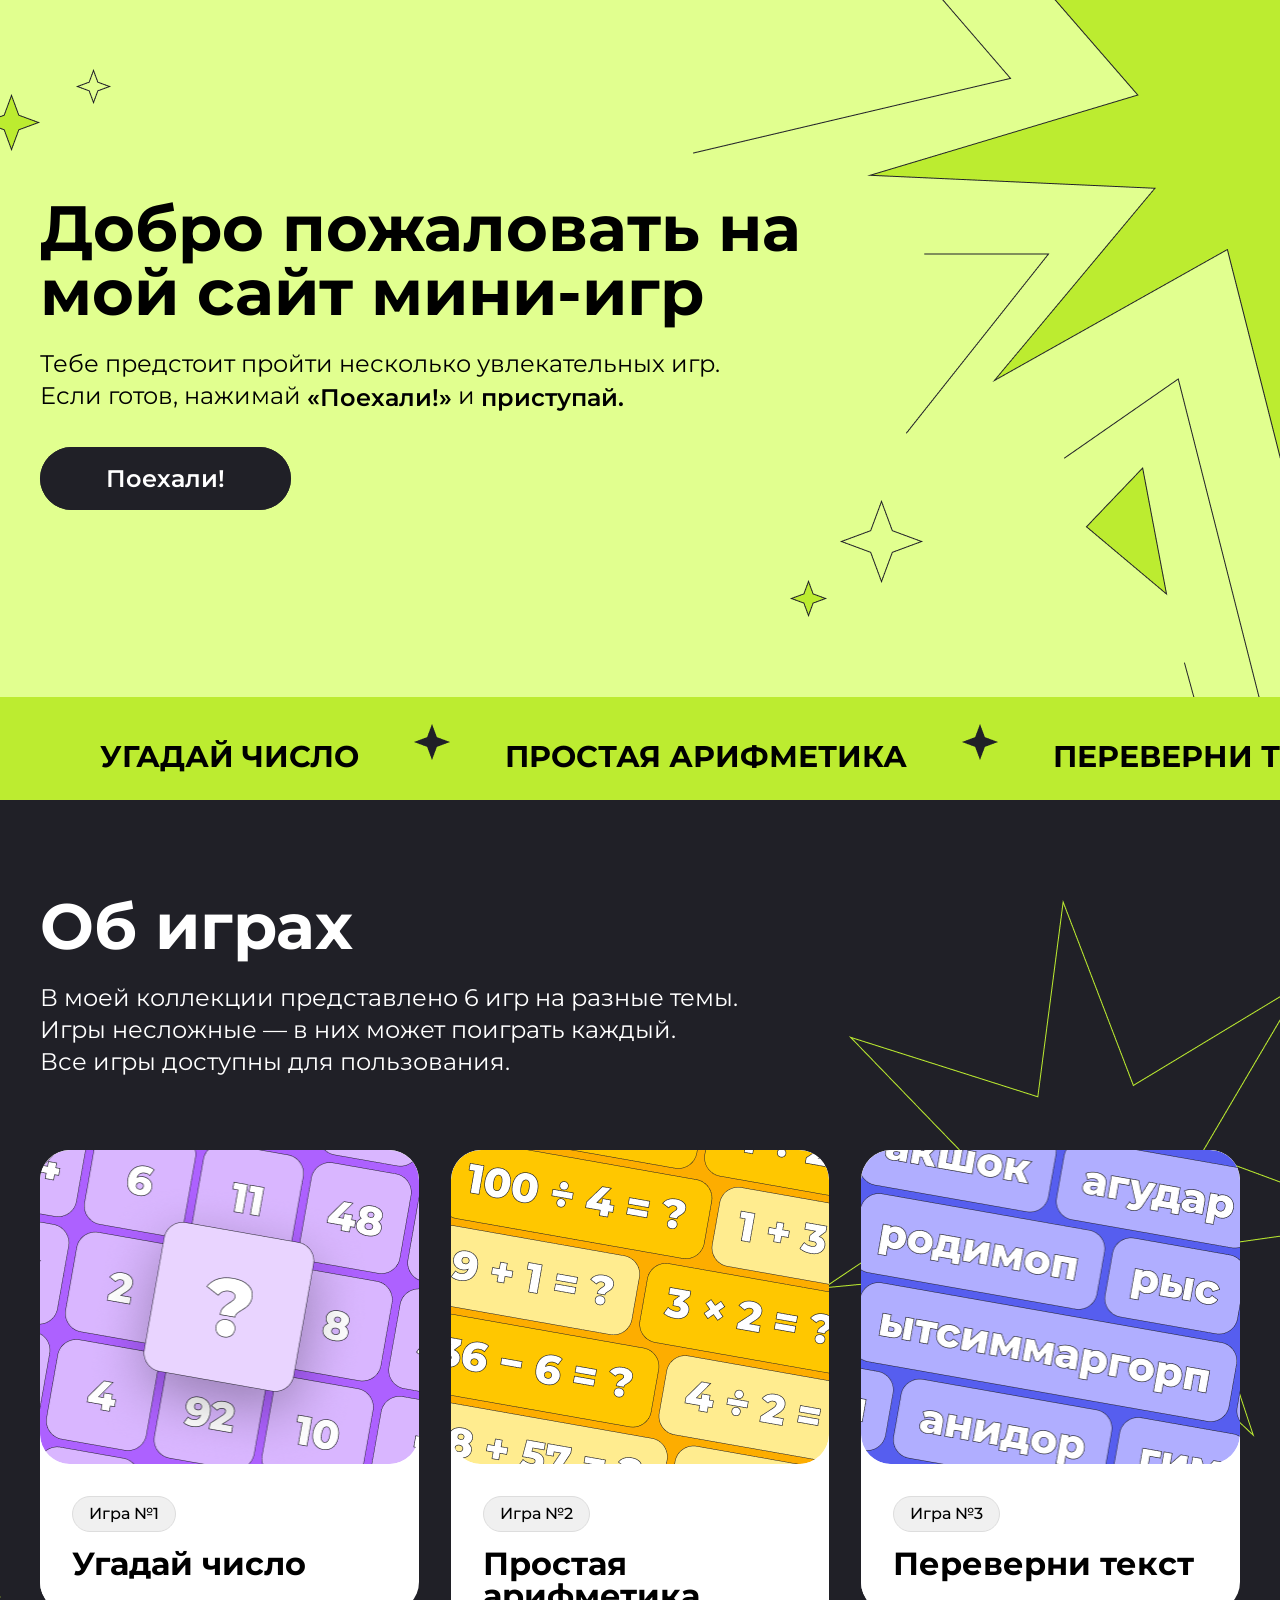
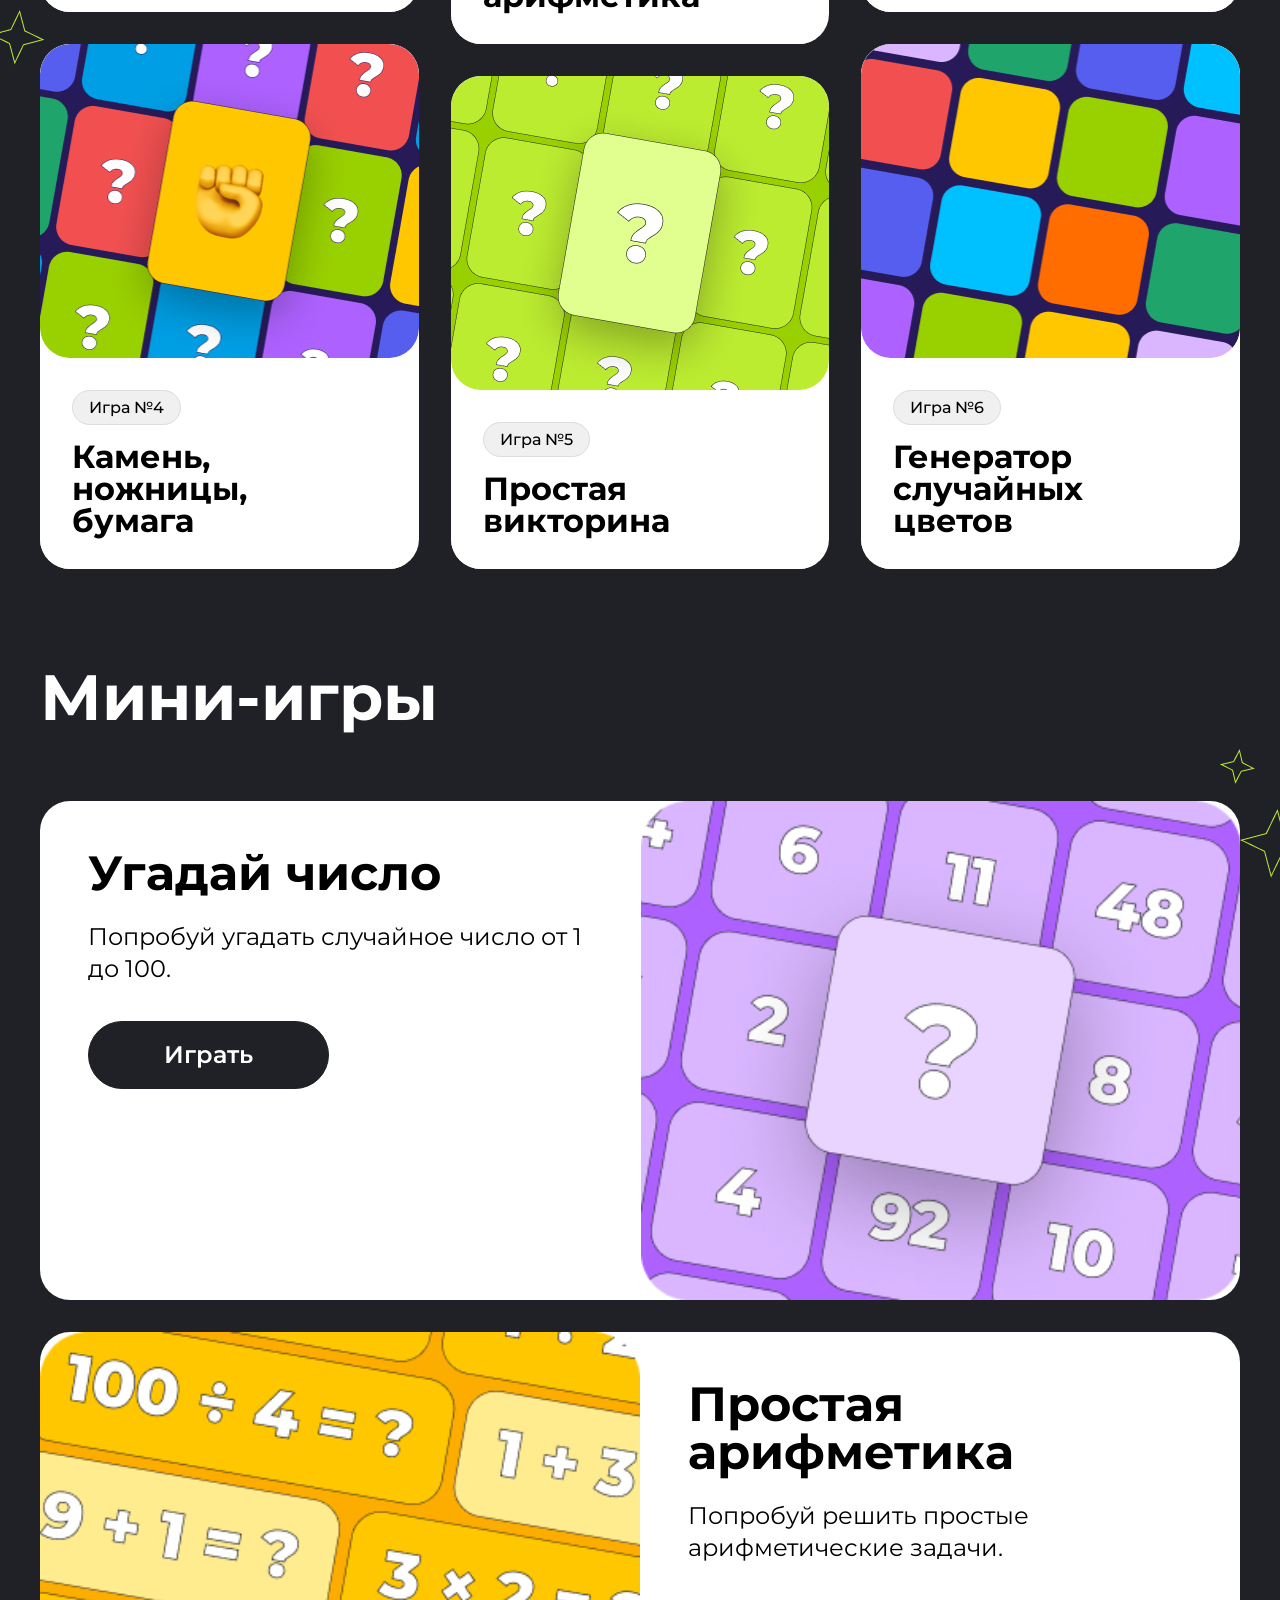
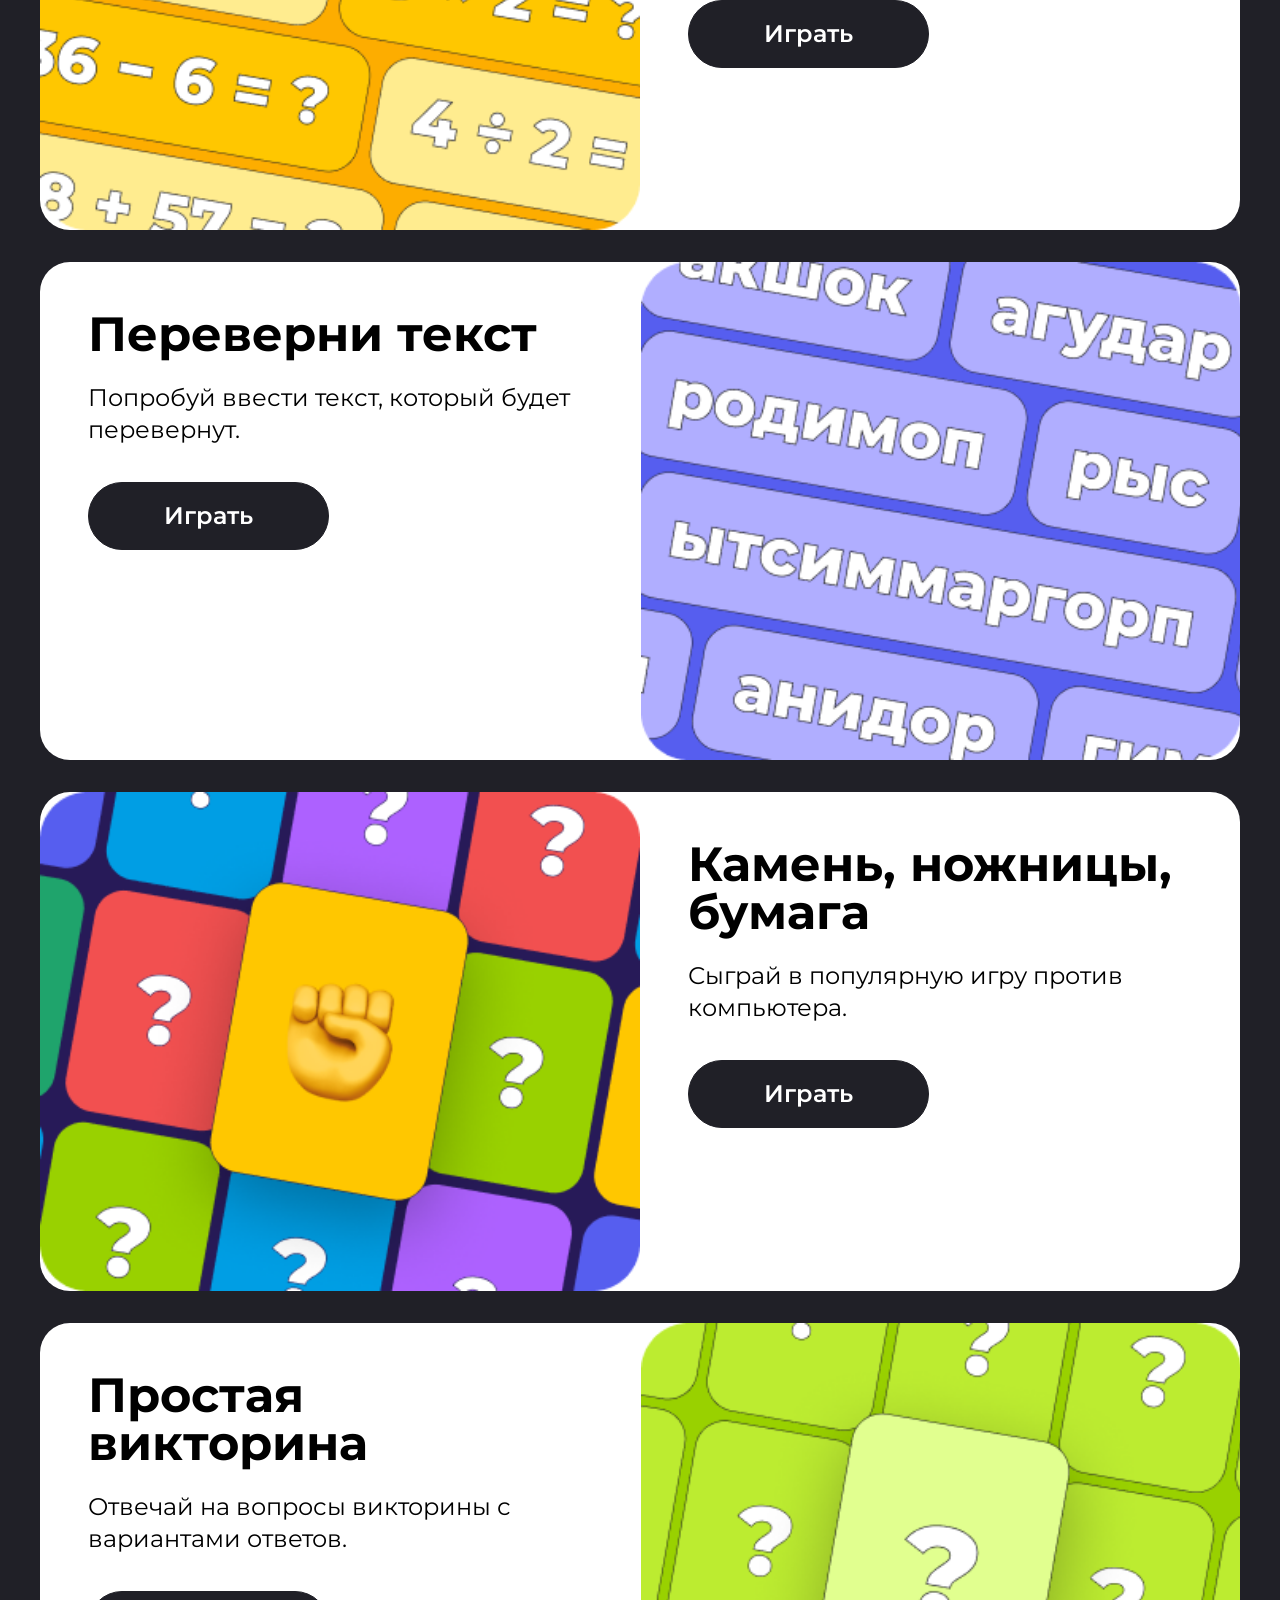
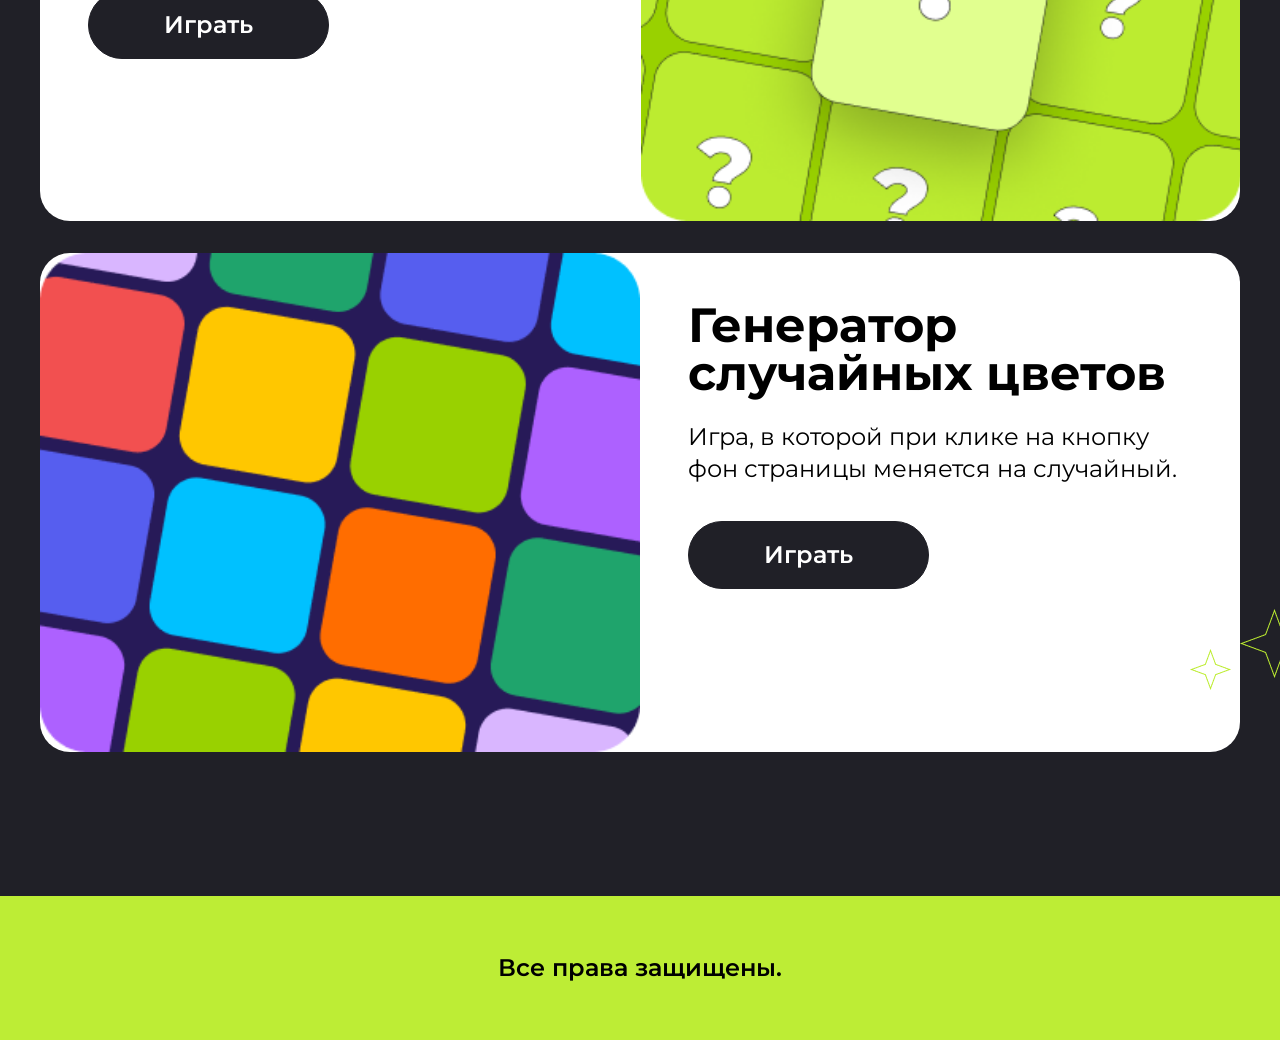
==== index.html @ 52c0a83e "Скорректирован блок об играх" ====
<!DOCTYPE html>
<html lang="en">

<head>
  <meta charset="UTF-8">
  <meta name="viewport" content="width=device-width, initial-scale=1.0">
  <title>Сайт мини-игр</title>
  <link href="https://fonts.googleapis.com/css2?family=Montserrat:ital,wght@0,100..900;1,100..900&display=swap"
    rel="stylesheet">
  <link rel="stylesheet" href="./style/style.css">
       </head>

<body>

  <header class="header center">
    <div class="star-images1">
      <img src="./images/Star2.png" alt="звезда" class="star2">
      <img src="./images/Star3.png" alt="звезда" class="star3">
      <img src="./images/Star4.png" alt="звезда" class="star4">
      <img src="./images/Star5.png" alt="звезда" class="star5">
      <img src="./images/Group1597880565.png" alt="звезда" class="vector1">
      <img src="./images/Vector.png" alt="звезда" class="vector2">
    </div>
    <div class="main-page">
      <h1 class="main-page__title">Добро пожаловать на мой сайт мини-игр</h1>
      <p class="main-page__text">Тебе предстоит пройти несколько увлекательных игр.<br> Если готов, нажимай <span
          class="bold-text">«Поехали!»</span> и <span class="bold-text">приступай.</span></p>
          <a href="#about-games" class="go">Поехали!</a>
    </div>
       <div class="game-scroll">
      <div class="game-items">
        <span class="game-item">УГАДАЙ ЧИСЛО</span>
        <img src="./images/Star.png" alt="Звезда" class="star">
        <span class="game-item">ПРОСТАЯ АРИФМЕТИКА</span>
        <img src="./images/Star.png" alt="Звезда" class="star">
        <span class="game-item">ПЕРЕВЕРНИ ТЕКСТ</span>
        <img src="./images/Star.png" alt="Звезда" class="star">
        <span class="game-item">КАМЕНЬ,НОЖНИЦЫ, БУМАГА</span>
        <img src="./images/Star.png" alt="Звезда" class="star">
        <span class="game-item">ПРОСТАЯ ВИКТОРИНА</span>
        <img src="./images/Star.png" alt="Звезда" class="star">
        <span class="game-item">ГЕНЕРАТОР СЛУЧАЙНЫХ ЧИСЕЛ</span>
      </div>
    </div>
  </header>
  <section class="games center">
    <div class="star-images2">
      <img src="./images/Star11.png" alt="звезда" class="star11">
      <img src="./images/Star12.png" alt="звезда" class="star12">
    </div>
    <div id="about-games" class="about-games">
      <h2 class="about-games__title">Об играх</h2>
      <p class="about-games__description">В моей коллекции представлено 6 игр на разные темы.<br>Игры несложные — в них
        может поиграть каждый.<br>
        Все игры доступны для пользования.</p>
    </div>
    <div class="cards">
      <a href="#number1" class="card-link">
        <div class="card">
          <img src="./images/game1.png" alt="Угадай число" class="card__image">
          <div class="card-content">
            <p class="game-number">Игра №1</p>
            <h3 class="game-title">Угадай число</h3>
          </div>
        </div>
      </a>
      <a href="#number2" class="card-link">
        <div class="card">
          <img src="./images/game2.png" alt="Простая арифметика" class="card__image">
          <div class="card-content">
            <p class="game-number">Игра №2</p>
            <h3 class="game-title">Простая арифметика</h3>
          </div>
        </div>
      </a>
      <a href="#number3" class="card-link">
        <div class="card">
          <img src="./images/game3.png" alt="Переверни текст" class="card__image">
          <div class="card-content">
            <p class="game-number">Игра №3</p>
            <h3 class="game-title">Переверни текст</h3>
          </div>
        </div>
      </a>
      <a href="#number4" class="card-link">
        <div class="card">
          <img src="./images/game4.png" alt="Камень, ножницы, бумага" class="card__image">
          <div class="card-content">
            <p class="game-number">Игра №4</p>
            <h3 class="game-title">Камень, ножницы, бумага</h3>
          </div>
        </div>
      </a>
      <a href="#number5" class="card-link">
        <div class="card card-5">
          <img src="./images/game5.png" alt="Простая викторина" class="card__image">
          <div class="card-content">
            <p class="game-number">Игра №5</p>
            <h3 class="game-title">Простая викторина</h3>
          </div>
        </div>
      </a>
      <a href="#number6" class="card-link">
        <div class="card">
          <img src="./images/game6.png" alt="Генератор случайных цветов" class="card__image">
          <div class="card-content">
            <p class="game-number">Игра №6</p>
            <h3 class="game-title">Генератор случайных цветов</h3>
          </div>
        </div>
      </a>
    </div>
  </section>
  <section class="mini-games center">
    <div class="star-images3">
      <img src="./images/Star7.png" alt="звезда" class="star7">
      <img src="./images/Star6.png" alt="звезда" class="star6">
      <img src="./images/Star8.png" alt="звезда" class="star8">
      <img src="./images/Star10.png" alt="звезда" class="star10">
    </div>
    <h4 class="mini-games__title">Мини-игры</h4>
    <div class="cards-big">
      <div id="number1" class="card-big">
        <div class="card-big__content">
          <h5 class="card-big__title">Угадай число</h5>
          <p class="card-big__description">Попробуй угадать случайное число от 1 до 100.</p>
          <a href="#" class="play">Играть</a>
        </div>
        <img src="/images/game1.png" alt="Угадай число" class="card-big__image">
      </div>
      <div id="number2" class="card-big">
        <img src="./images/game2.png" alt="Простая арифметика" class="card-big__image">
        <div class="card-big__content">
          <h5 class="card-big__title">Простая арифметика</h5>
          <p class="card-big__description">Попробуй решить простые арифметические задачи.</p>
          <a href="#" class="play">Играть</a>
        </div>
      </div>
      <div id="number3" class="card-big">
        <div class="card-big__content">
          <h5 class="card-big__title">Переверни текст</h5>
          <p class="card-big__description">Попробуй ввести текст, который будет перевернут.</p>
          <a href="#" class="play">Играть</a>
        </div>
        <img src="./images/game3.png" alt="Переверни текст" class="card-big__image">
      </div>
      <div id="number4" class="card-big">
        <img src="./images/game4.png" alt="Камень, ножницы, бумага" class="card-big__image">
        <div class="card-big__content">
          <h5 class="card-big__title">Камень, ножницы, бумага</h5>
          <p class="card-big__description">Сыграй в популярную игру против компьютера.</p>
          <a href="#" class="play">Играть</a>
        </div>
      </div>
      <div id="number5" class="card-big">
        <div class="card-big__content">
          <h5 class="card-big__title">Простая викторина</h5>
          <p class="card-big__description">Отвечай на вопросы викторины с вариантами ответов.</p>
          <a href="#" class="play">Играть</a>
        </div>
        <img src="./images/game5.png" alt="Простая викторина" class="card-big__image">
      </div>
      <div id="number6" class="card-big">
        <img src="./images/game6.png" alt="Генератор случайных цветов" class="card-big__image">
        <div class="card-big__content">
          <h5 class="card-big__title">Генератор случайных цветов</h5>
          <p class="card-big__description">Игра, в которой при клике на кнопку фон страницы меняется на случайный.</p>
          <a href="#" class="play">Играть</a>
        </div>
      </div>
    </div>
  </section>
  <footer class="footer">
    <p class="footer__text">Все права защищены.</p>
  </footer>
  <script src="hw-3.js"></script>
</body>

</html>
---- style/style.css ----
* {
  margin: 0;
  padding: 0;
}

html {
  scroll-behavior: smooth;
}

.body {
  font-family: "Montserrat";
}

.center {
  padding-left: calc(50% - 600px);
  padding-right: calc(50% - 600px);
}

.header {
  position: relative;
  background: url(/images/background1.png);
  background-size: cover;
  background-repeat: no-repeat;
  background-position: center;
  overflow: hidden;
  height: 800px;
}

.star2 {
  position: absolute;
  background-size: auto;
  transform: translate(-57px, 94px);
}

.star3 {
  position: absolute;
  background-size: auto;
  transform: translate(36px, 69px);
}

.star4 {
  position: absolute;
  background-size: auto;
  transform: translate(800px, 500px);
}

.star5 {
  position: absolute;
  background-size: auto;
  transform: translate(750px, 580px);
}

.vector1 {
  position: absolute;
  background-size: auto;
  right: 0;
}

.vector2 {
  display: none;
  position: absolute;
  right: 0;
}

.main-page {
  max-width: 769px;
}

.main-page__title {
  padding-top: 196px;
  padding-bottom: 24px;
  font-family: "Montserrat";
  font-weight: 700;
  font-style: Bold;
  font-size: 64px;
  line-height: 100%;
  letter-spacing: 0px;
  vertical-align: middle;
}

.main-page__text {
  font-family: "Montserrat";
  font-weight: 400;
  font-size: 24px;
  line-height: 32px;
  letter-spacing: 0px;
  vertical-align: middle;
  padding-bottom: 48px;
}

.bold-text {
  font-family: "Montserrat";
  font-weight: 600;
  font-size: 24px;
  line-height: 32px;
  letter-spacing: 0px;
  vertical-align: middle;
}

.go {
  font-family: "Montserrat";
  font-weight: 600;
  font-size: 24px;
  line-height: 142%;
  letter-spacing: 0%;
  text-align: center;
  color: #FFFFFF;
  gap: 10px;
  opacity: 1;
  border-radius: 60px;
  border-width: 1px;
  padding-top: 16px;
  padding-right: 65px;
  padding-bottom: 16px;
  padding-left: 65px;
  background: #202027;
  border: 1px solid #202027;
  text-decoration: none;
}

.go:hover,
.play:hover {
  color: black;
  background: #FFFFFF;
  transition: 1s;
  cursor: pointer;
}

.game-scroll {
  position: absolute;
  left: 0;
  bottom: 0;
  background: #BCEC30;
  border-width: 1px;
  padding-top: 27px;
  padding-right: 49px;
  padding-bottom: 27px;
  padding-left: 49px;
  opacity: 1;
  overflow-x: auto;
  overflow-y: hidden;
  white-space: nowrap;
}

.game-item {
  font-family: "Montserrat";
  font-weight: 700;
  font-style: Bold;
  font-size: 30px;
  line-height: 110%;
  letter-spacing: 4%;
  vertical-align: middle;
  text-transform: uppercase;
  margin-left: 51px;
  margin-right: 51px;
}

.games {
  position: relative;
  background: #202027;
  background-image: url(/images/Star1.png);
  background-repeat: no-repeat;
  background-position: right 0 top 100px;
  padding-bottom: 50px;
}

.star11 {
  position: absolute;
  background-size: auto;
  transform: translate(-70px, 780px);
}

.star12 {
  position: absolute;
  background-size: auto;
  transform: translate(-50px, 810px);
}

.about-games {
  padding-top: 94px;
  padding-bottom: 72px;
}

.about-games__title {
  font-family: "Montserrat";
  font-weight: 700;
  font-style: Bold;
  font-size: 64px;
  line-height: 100%;
  letter-spacing: 0px;
  vertical-align: middle;
  color: #FFFFFF;
}

.about-games__description {
  font-family: "Montserrat";
  font-weight: 400;
  font-size: 24px;
  line-height: 32px;
  letter-spacing: 0px;
  vertical-align: middle;
  color: #FFFFFF;
  padding-top: 24px;
}

.cards {
  display: grid;
  grid-template-columns: repeat(3, 1fr);
  grid-auto-rows: minmax(auto, max-content);
  -moz-column-gap: 32px;
       column-gap: 32px;
  align-items: flex-start;
}

.card-5 {
  margin-top: 32px;
}

.card-link {
  text-decoration: none;
  color: inherit;
}

.card {
  display: flex;
  flex-direction: column;
  overflow: hidden;
  background-color: white;
  border-radius: 30px;
  box-sizing: border-box;
  flex-wrap: wrap;
  justify-content: flex-start;
}

.card:hover {
  transform: scale(1.1);
  transition: transform 0.3s ease, box-shadow 0.3s ease;
  box-shadow: 0 4px 16px rgba(0, 0, 0, 0.2);
}

.card__image {
  border-radius: 30px;
}

.card-content {
  display: flex;
  flex-basis: auto;
  gap: 16px;
  flex-direction: column;
  box-sizing: border-box;
  background: white;
  padding: 32px;
  align-items: flex-start;
  flex-wrap: wrap;
  max-width: 365px;
}

.game-number {
  opacity: 1;
  border-radius: 52.58px;
  padding: 8px 16px;
  font-family: "Montserrat";
  font-weight: 500;
  font-size: 16px;
  line-height: 110%;
  letter-spacing: 0px;
  background-color: #f0f0f0;
  border: 1px solid #ddd;
  box-sizing: border-box;
  cursor: pointer;
}

.game-title {
  font-family: "Montserrat";
  font-weight: 700;
  font-style: Bold;
  font-size: 32px;
  line-height: 100%;
  letter-spacing: 0px;
  vertical-align: middle;
}

.mini-games {
  position: relative;
  background: #202027;
}

.star6 {
  position: absolute;
  background-size: auto;
  transform: translate(1200px, 190px);
}

.star7 {
  position: absolute;
  background-size: auto;
  transform: translate(1180px, 130px);
}

.star8 {
  position: absolute;
  background-size: auto;
  transform: translate(1200px, 3190px);
}

.star10 {
  position: absolute;
  background-size: auto;
  transform: translate(1150px, 3230px);
}

.mini-games__title {
  font-family: "Montserrat";
  font-weight: 700;
  font-style: Bold;
  font-size: 64px;
  line-height: 100%;
  letter-spacing: 0px;
  vertical-align: middle;
  color: #FFFFFF;
  padding-top: 46px;
  padding-bottom: 72px;
}

.cards-big {
  display: flex;
  flex-direction: column;
  gap: 32px;
  padding-bottom: 144px;
}

.card-big {
  display: flex;
  flex-direction: row;
  justify-content: space-between;
  background-color: white;
  border-radius: 30px;
  box-sizing: border-box;
  overflow: hidden;
}

.card-big__content {
  padding: 48px;
  display: flex;
  flex-direction: column;
  align-items: flex-start;
  flex-wrap: wrap;
  max-width: 505px;
  flex: 1 0 50%;
}

.card-big__title {
  font-family: "Montserrat";
  font-weight: 700;
  font-style: Bold;
  font-size: 48px;
  line-height: 100%;
  letter-spacing: 0px;
  vertical-align: middle;
  padding-bottom: 24px;
}

.card-big__description {
  font-family: "Montserrat";
  font-weight: 400;
  font-size: 24px;
  line-height: 32px;
  letter-spacing: 0px;
  vertical-align: middle;
  padding-bottom: 36px;
  max-width: 504px;
}

.play {
  font-family: "Montserrat";
  font-weight: 600;
  font-size: 24px;
  line-height: 142%;
  letter-spacing: 0%;
  text-align: center;
  color: #FFFFFF;
  gap: 10px;
  opacity: 1;
  border-radius: 60px;
  border-width: 1px;
  padding-top: 16px;
  padding-right: 75px;
  padding-bottom: 16px;
  padding-left: 75px;
  background: #202027;
  border: 1px solid #202027;
  text-decoration: none;
}

.card-big__image {
  flex: 1 0 50%;
  overflow: hidden;
}

.card-big__image img {
  width: 100%;
  height: auto;
}

.footer {
  background: #BDED35;
  max-height: 150px;
}

.footer__text {
  font-family: "Montserrat";
  font-weight: 600;
  font-size: 24px;
  line-height: 100%;
  letter-spacing: 0px;
  text-align: center;
  vertical-align: middle;
  padding: 60px;
}

@media (max-width: 767px) {
  .center {
    padding-left: 16px;
    padding-right: 16px;
  }
  .header {
    height: auto;
    padding-bottom: 182px;
  }
  .star2 {
    max-width: 35px;
    max-height: 35px;
    transform: translate(37px, 97px);
    z-index: 1;
  }
  .star3 {
    max-width: 21px;
    max-height: 21px;
    transform: translate(91px, 64px);
    z-index: 1;
  }
  .star4 {
    max-width: 39px;
    max-height: 41px;
    transform: translate(250px, 600px);
  }
  .star5 {
    max-width: 18px;
    max-height: 18px;
    transform: translate(220px, 580px);
  }
  .vector1 {
    display: none;
  }
  .vector2 {
    display: block;
    position: absolute;
    right: 0;
  }
  .main-page {
    max-width: 343px;
    display: flex;
    flex-direction: column;
    justify-content: space-evenly;
    align-items: center;
  }
  .main-page__title {
    font-size: 40px;
    padding-top: 147px;
    text-align: center;
  }
  .main-page__text {
    font-size: 16px;
    text-align: center;
    padding-bottom: 36px;
    line-height: 1.4;
  }
  br {
    display: none;
  }
  .bold-text {
    font-weight: 600;
    font-size: 16px;
  }
  .go,
  .play {
    box-sizing: border-box;
    width: 100%;
    display: block;
    font-size: 16px;
  }
  .game-scroll {
    padding-top: 16px;
    padding-right: 24px;
    padding-bottom: 16px;
    padding-left: 24px;
    margin-top: 131px;
  }
  .game-item {
    font-size: 16px;
    margin-left: 27px;
    margin-right: 27px;
  }
  .star {
    height: 19px;
    width: 19px;
  }
  .games {
    display: none;
  }
  .star-images2,
  .star-images3 {
    display: none;
  }
  .mini-games__title {
    font-size: 40px;
    padding-top: 48px;
    padding-bottom: 48px;
  }
  .cards-big {
    display: flex;
    flex-direction: column;
    gap: 24px;
    padding-bottom: 10px;
  }
  .card-big {
    display: flex;
    flex-direction: column;
    align-items: center;
    justify-content: center;
    border-radius: 30px;
  }
  .card-big__title {
    font-size: 32px;
    padding-bottom: 16px;
  }
  .card-big__description {
    font-size: 16px;
    line-height: 1.4;
    padding-bottom: 32px;
  }
  .card-big__content {
    padding: 30px;
    order: 2;
    display: flex;
    align-items: stretch;
  }
  .card-big__image {
    order: 1;
    width: 100%;
    height: auto;
  }
  .footer {
    height: 100px;
  }
  .footer__text {
    font-size: 16px;
    padding: 40px;
  }
}/*# sourceMappingURL=style.css.map */
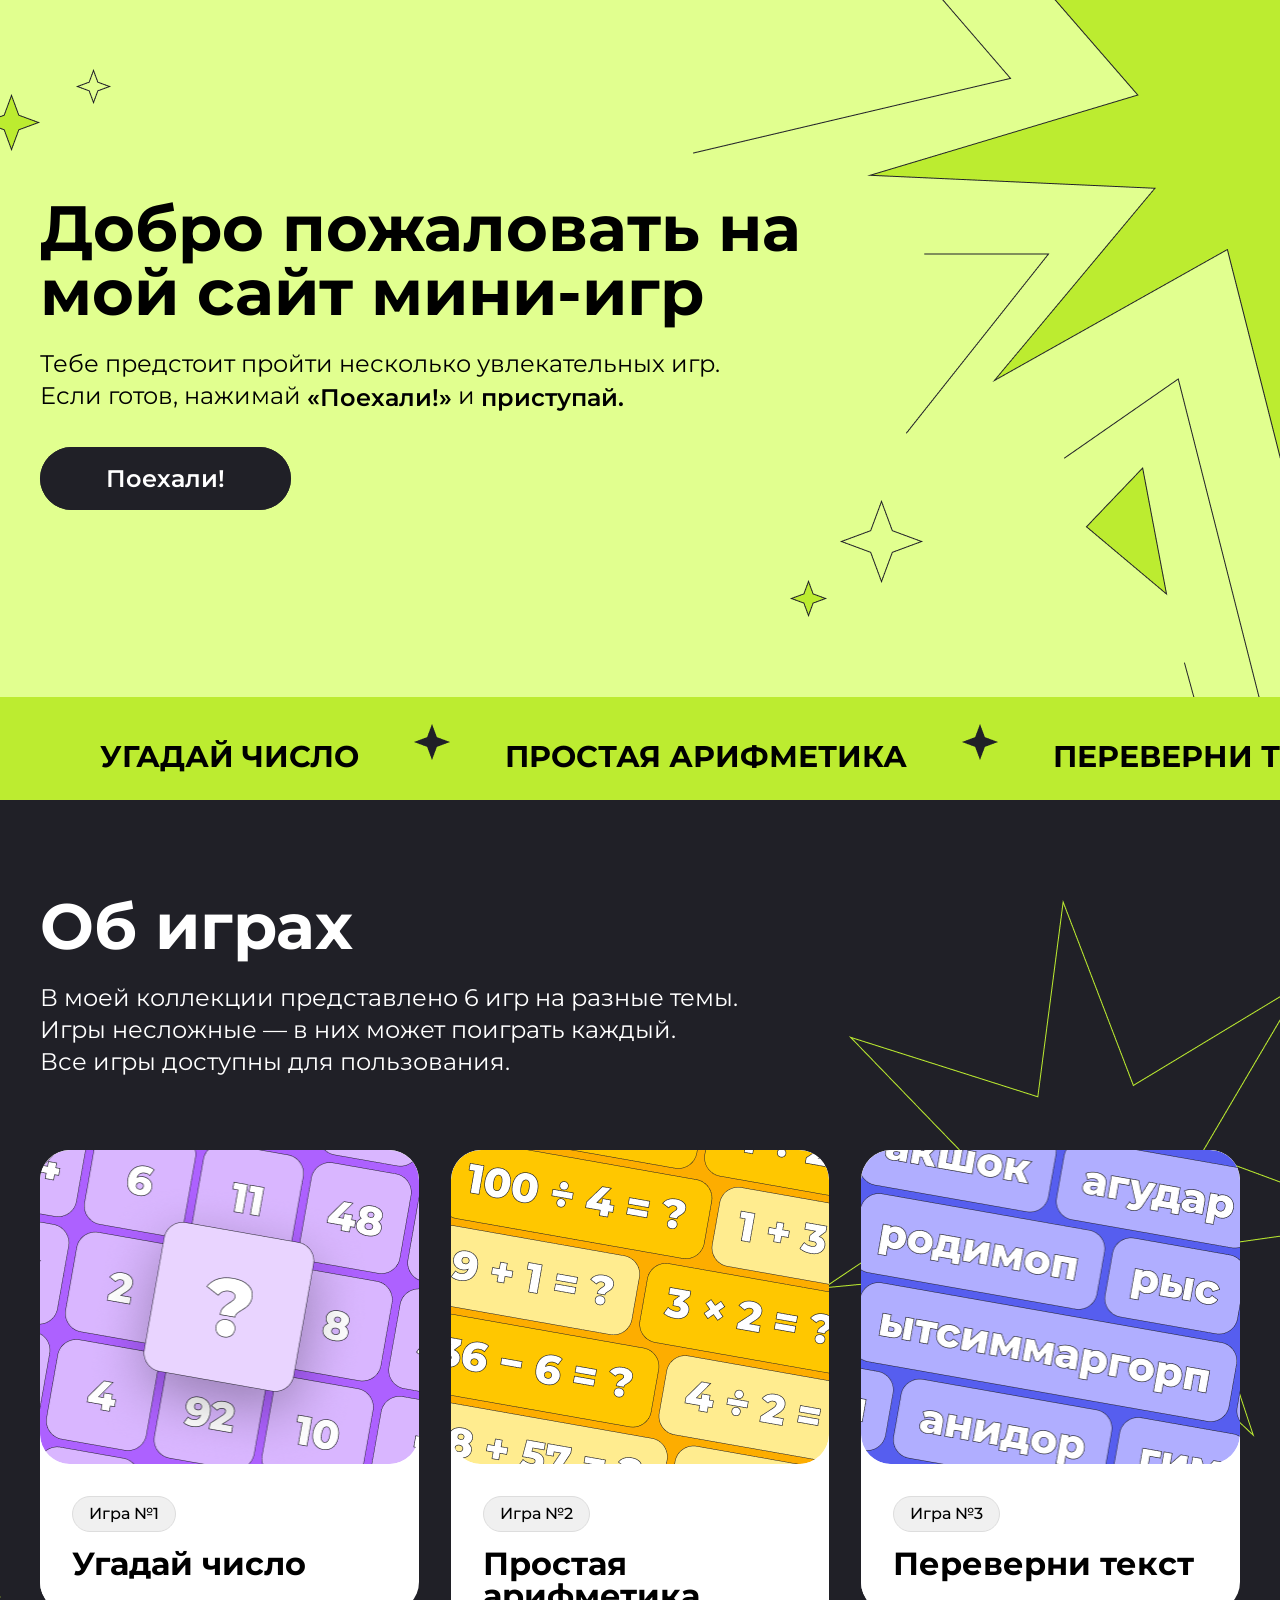
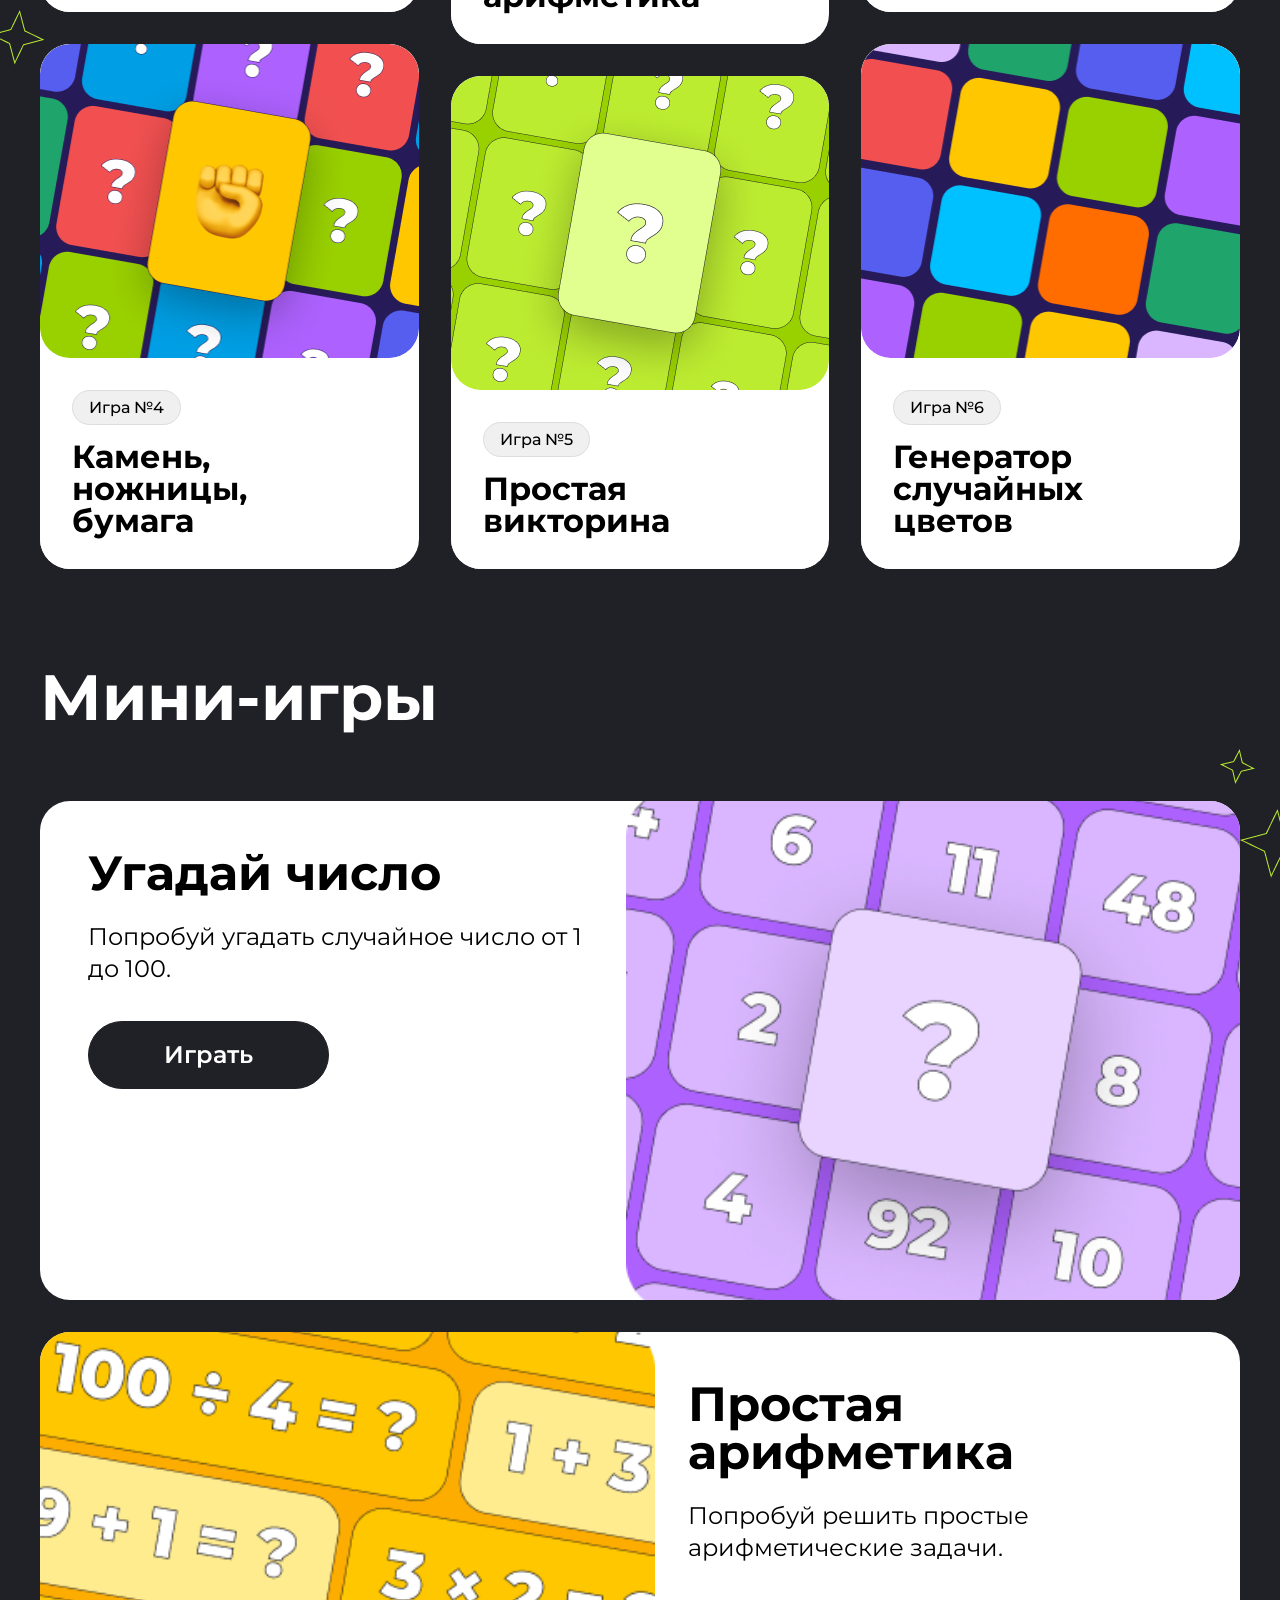
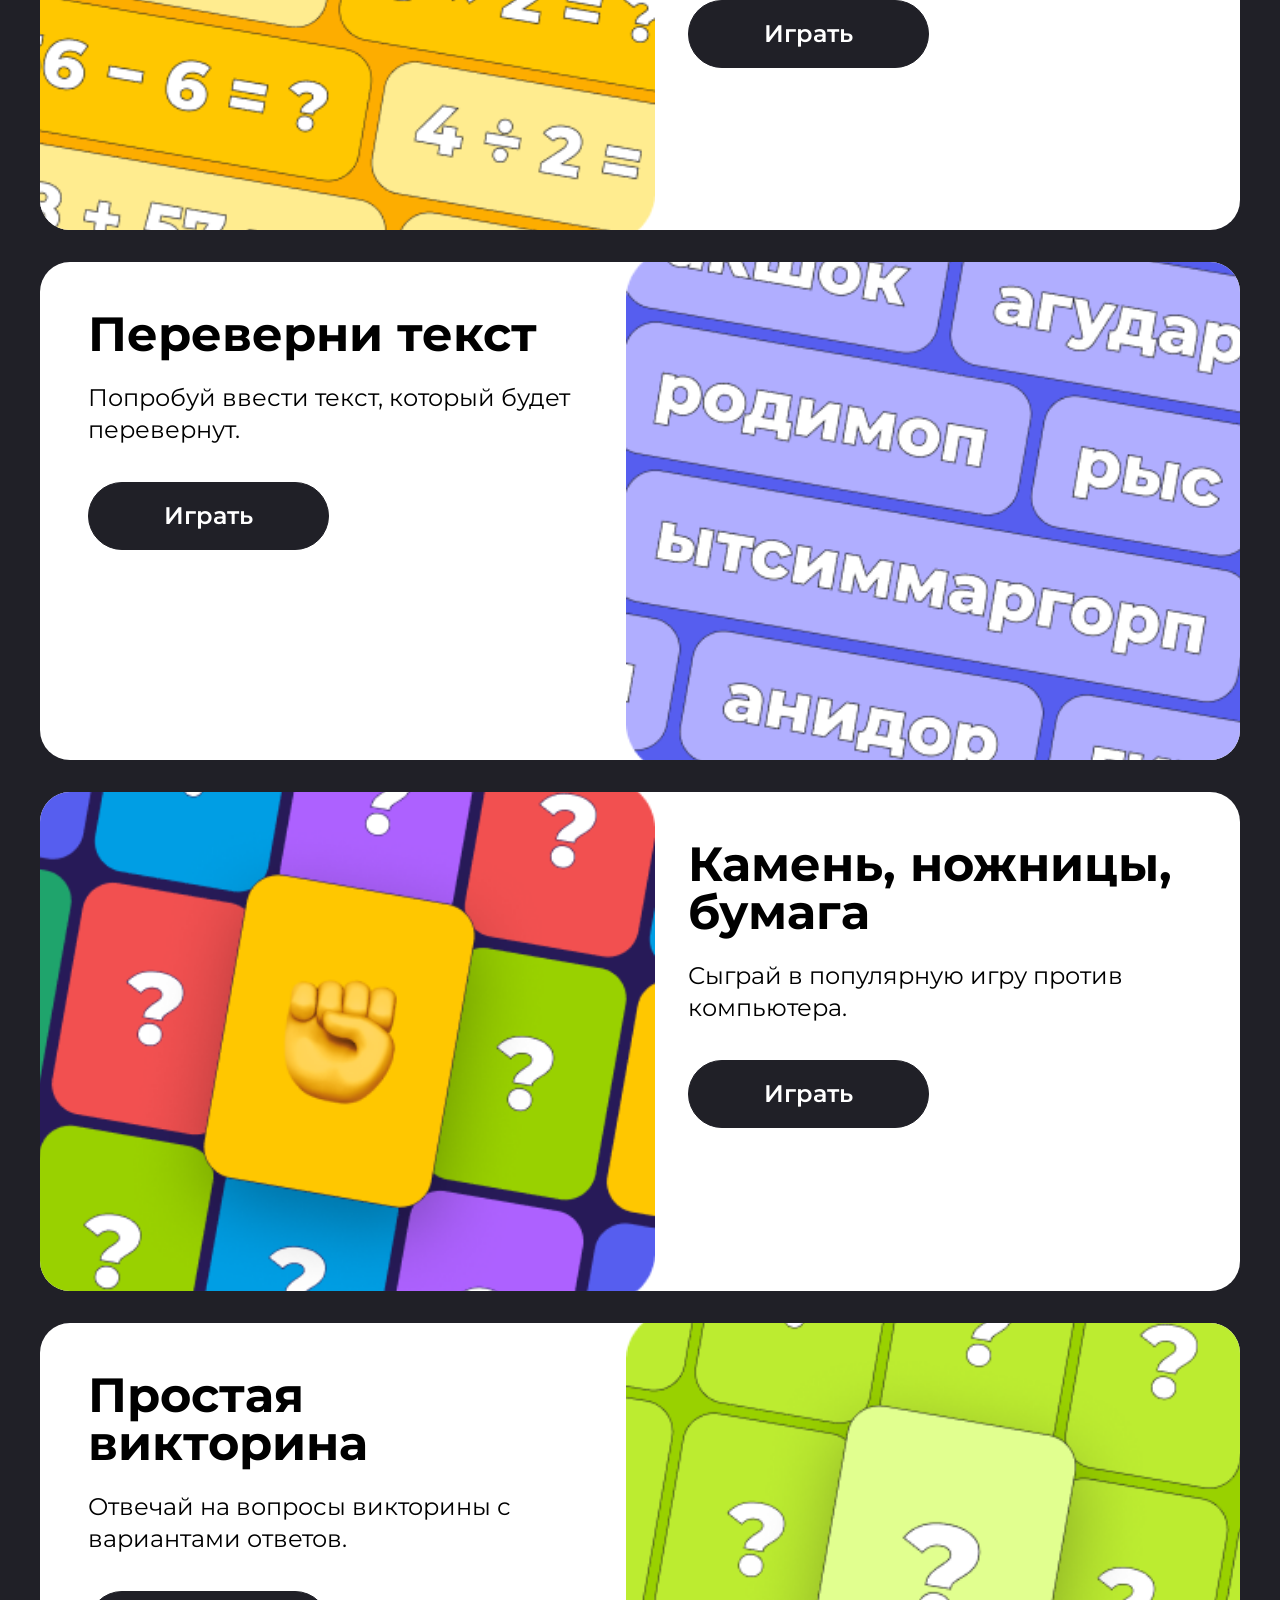
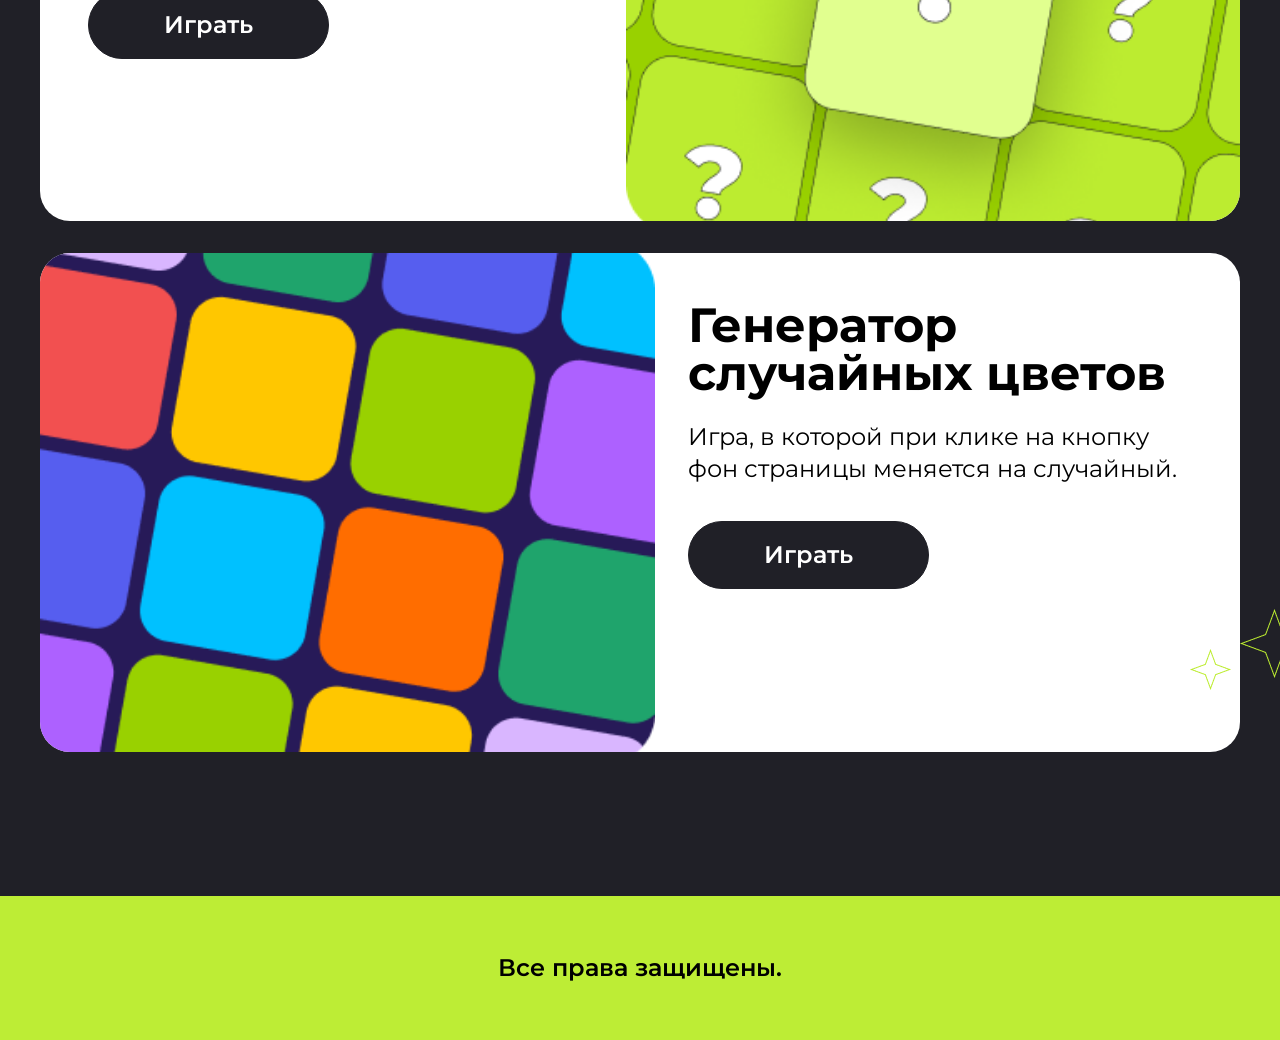
==== commit 09bdef20: "задание 4" ====
--- a/index.html
+++ b/index.html
@@ -173,7 +173,7 @@
   <footer class="footer">
     <p class="footer__text">Все права защищены.</p>
   </footer>
-  <script src="hw-3.js"></script>
+  <script src="hw-4.js"></script>
 </body>
 
 </html>
--- a/style/style.css
+++ b/style/style.css
@@ -395,6 +395,7 @@
 .card-big__image {
   flex: 1 0 50%;
   overflow: hidden;
+  transform: scale(1.05);
 }
 
 .card-big__image img {
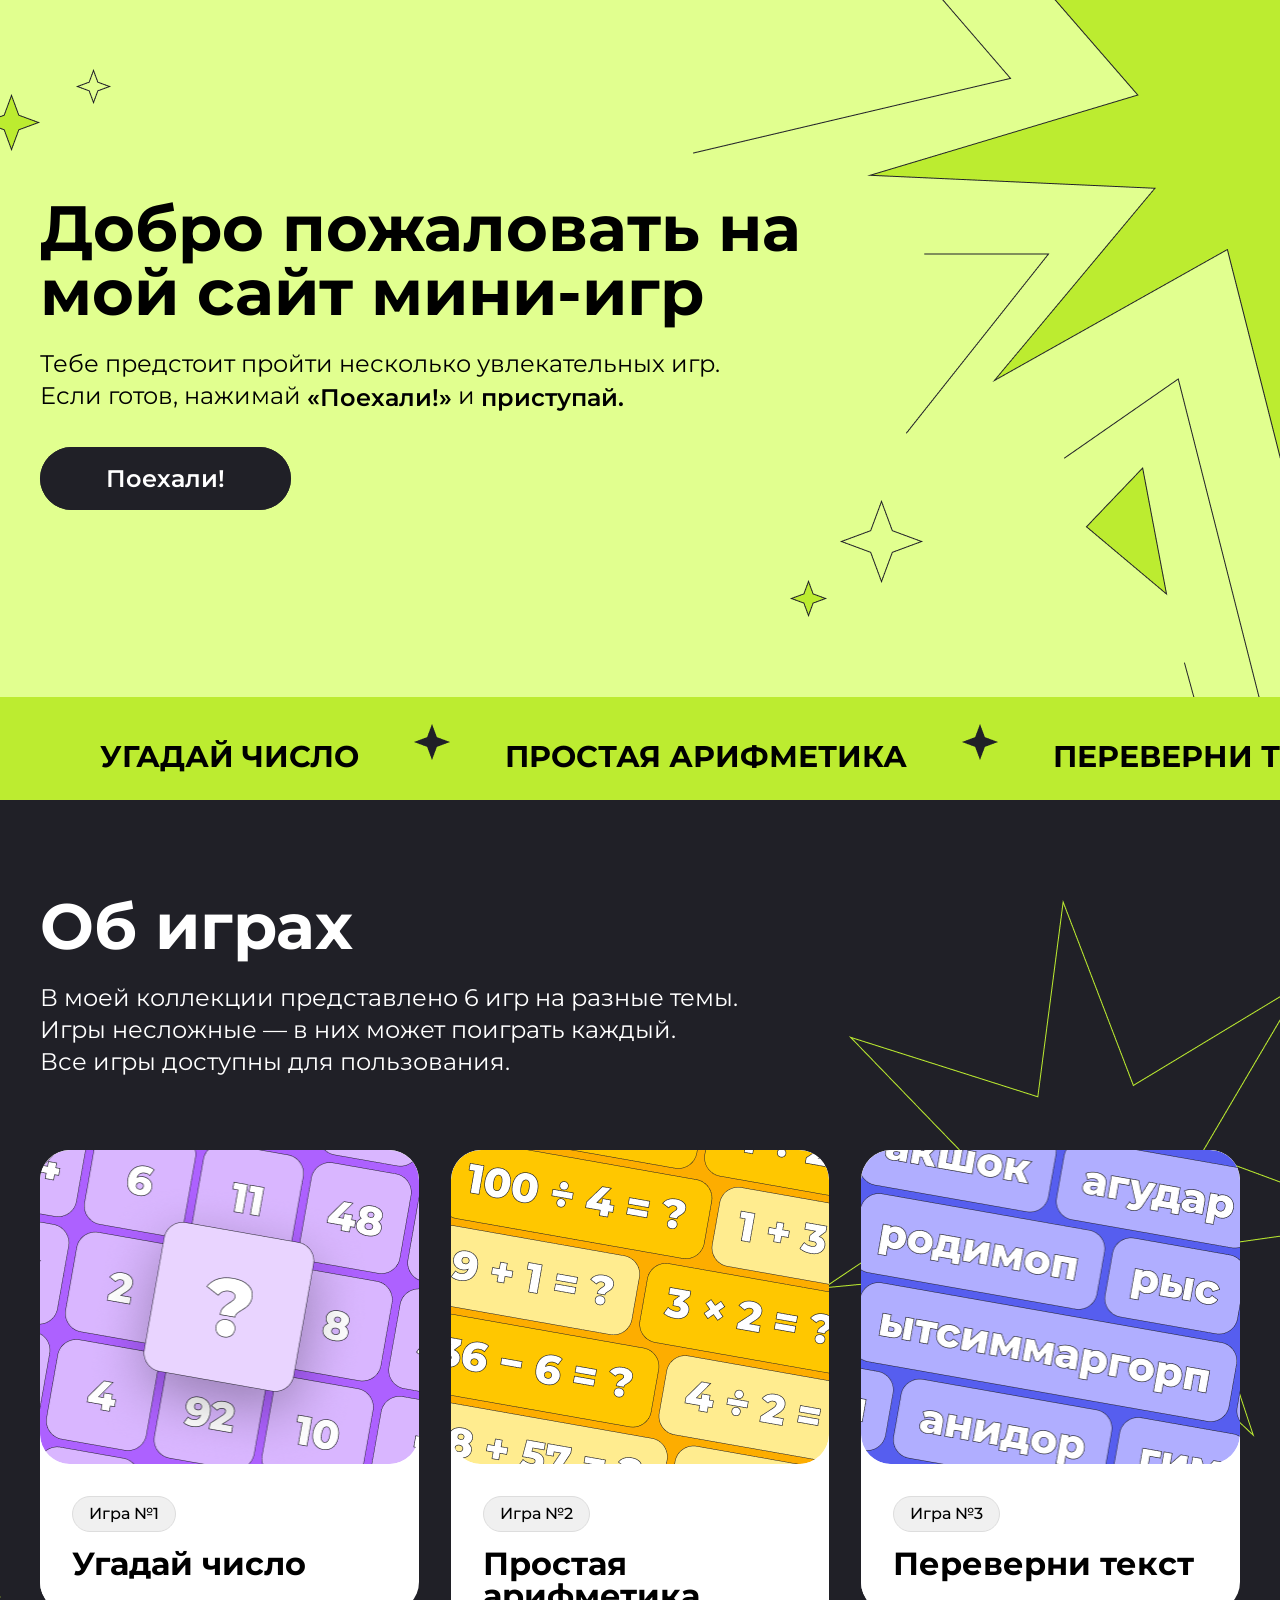
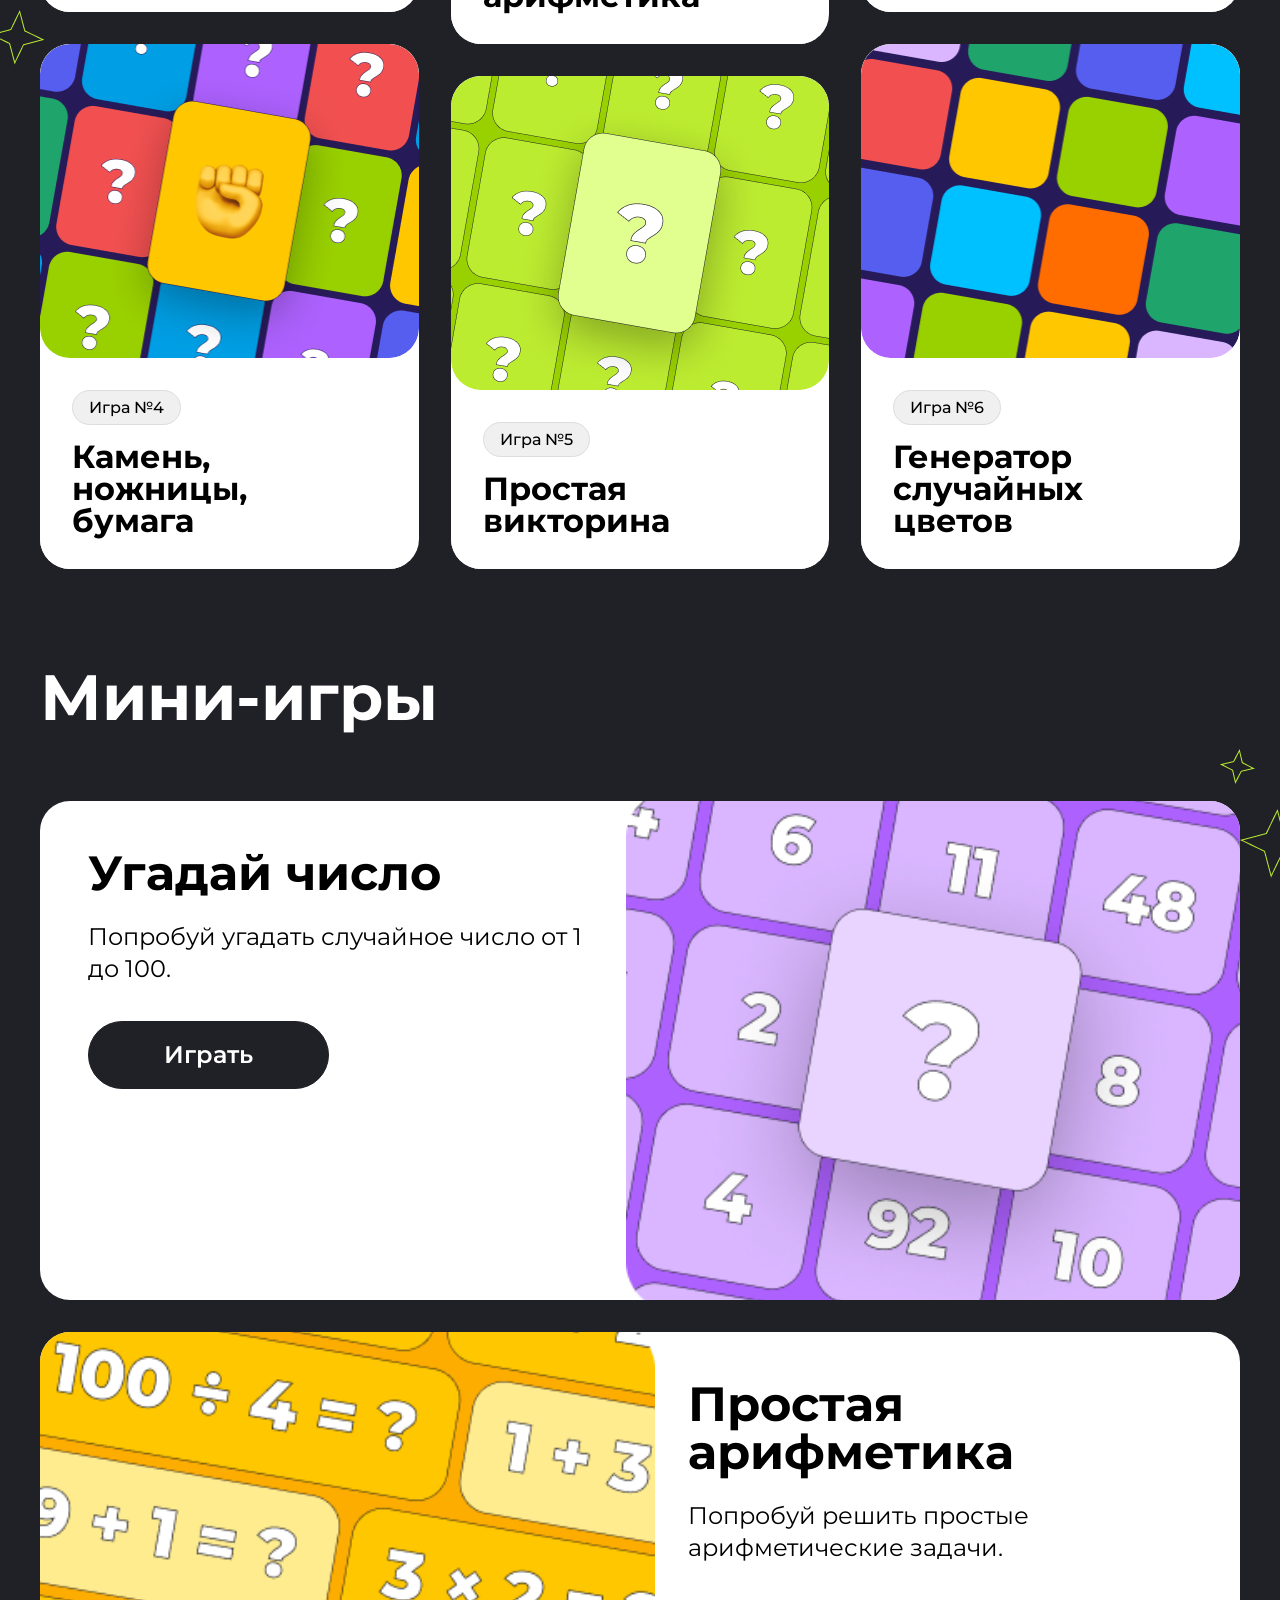
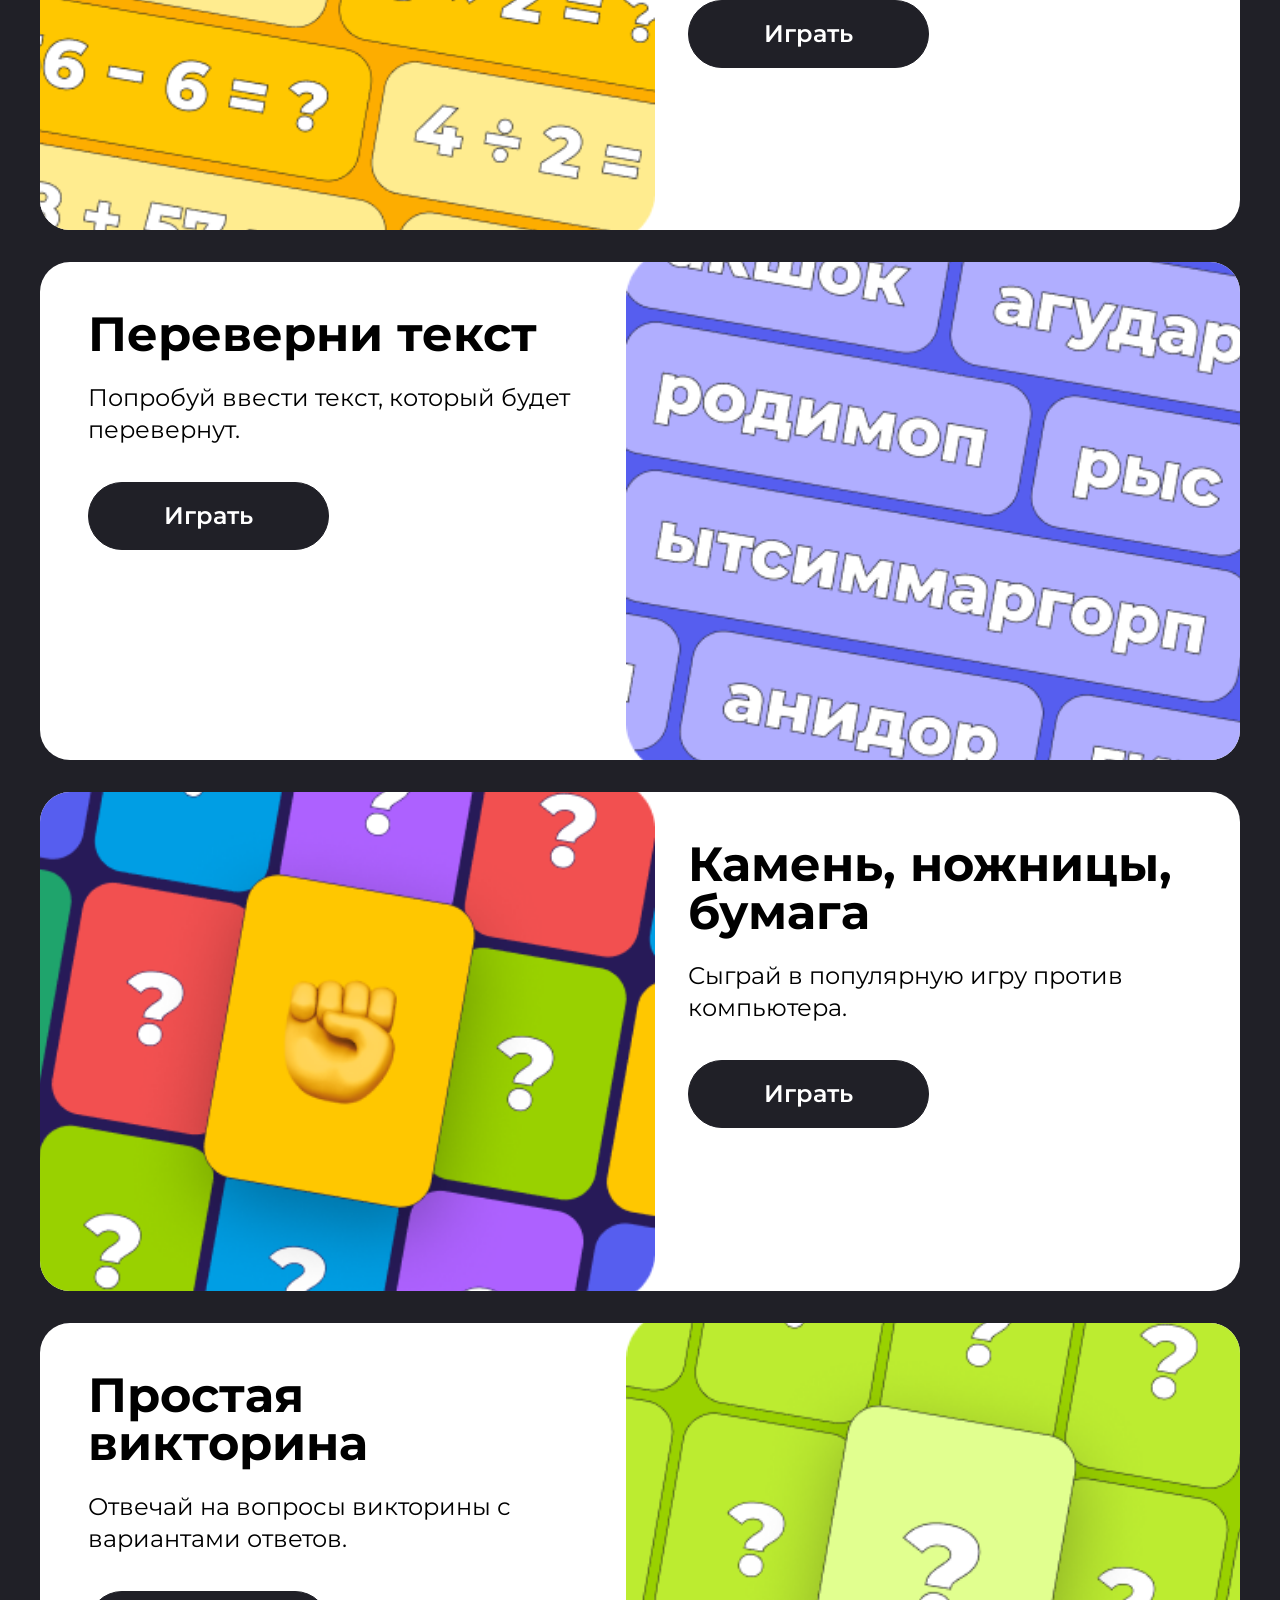
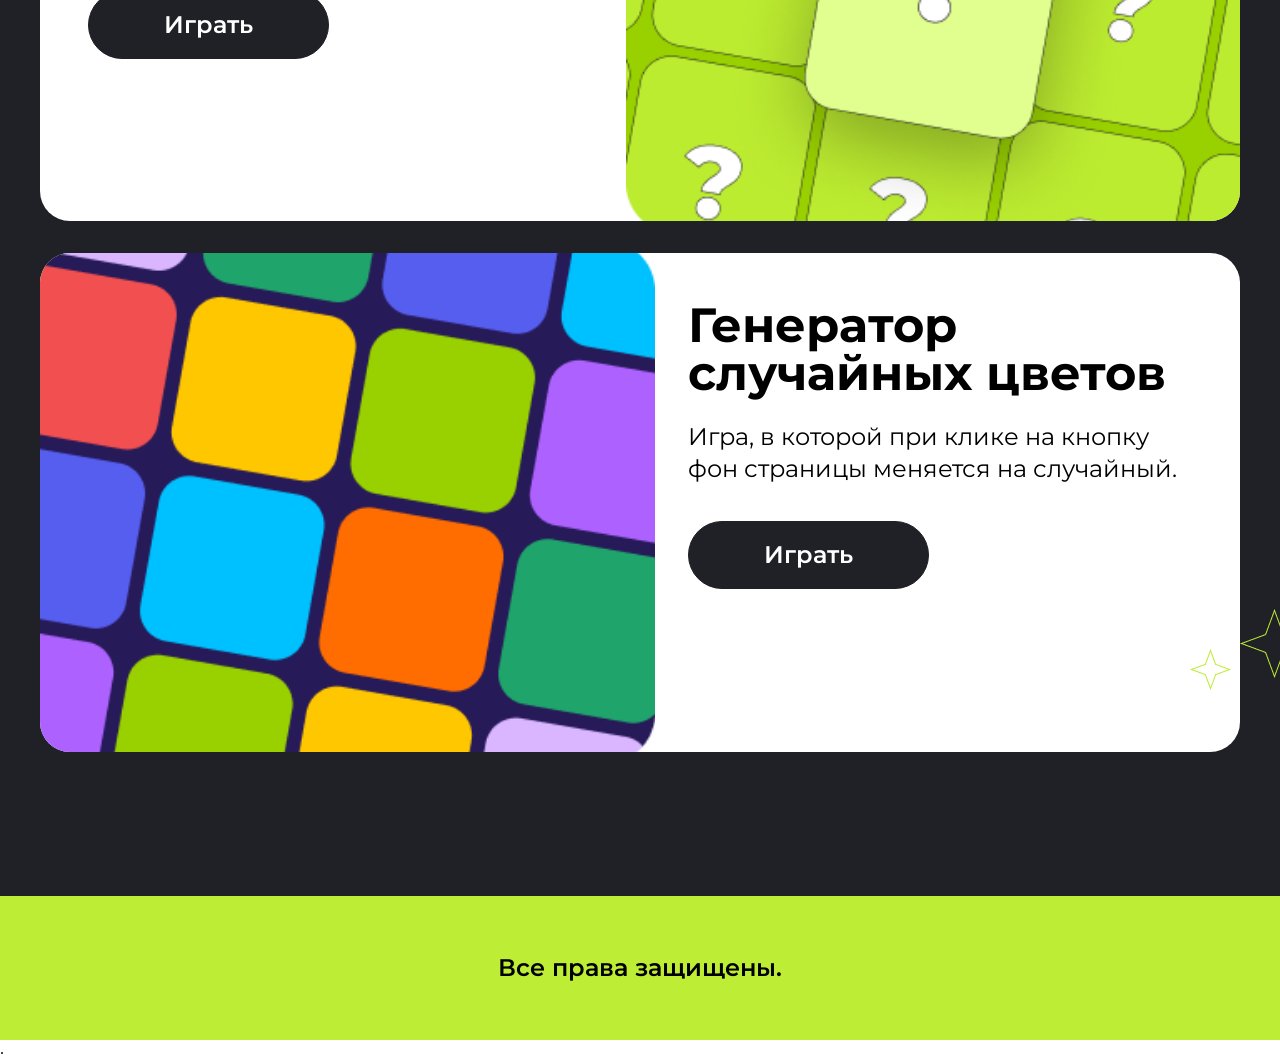
==== commit 8000000c: "игра 2 дз6" ====
--- a/index.html
+++ b/index.html
@@ -124,7 +124,7 @@
         <div class="card-big__content">
           <h5 class="card-big__title">Угадай число</h5>
           <p class="card-big__description">Попробуй угадать случайное число от 1 до 100.</p>
-          <a href="#" class="play">Играть</a>
+          <a href="#" id="play-game-1" class="play">Играть</a>
         </div>
         <img src="/images/game1.png" alt="Угадай число" class="card-big__image">
       </div>
@@ -133,7 +133,7 @@
         <div class="card-big__content">
           <h5 class="card-big__title">Простая арифметика</h5>
           <p class="card-big__description">Попробуй решить простые арифметические задачи.</p>
-          <a href="#" class="play">Играть</a>
+          <a href="#" id="play-game-2" class="play">Играть</a>
         </div>
       </div>
       <div id="number3" class="card-big">
@@ -173,7 +173,9 @@
   <footer class="footer">
     <p class="footer__text">Все права защищены.</p>
   </footer>
-  <script src="hw-4.js"></script>
+  <script src="play1.js"></script>
+  <script src="play2.js"></script>.
+  <script src="hw-6.js"></script>
 </body>
 
 </html>
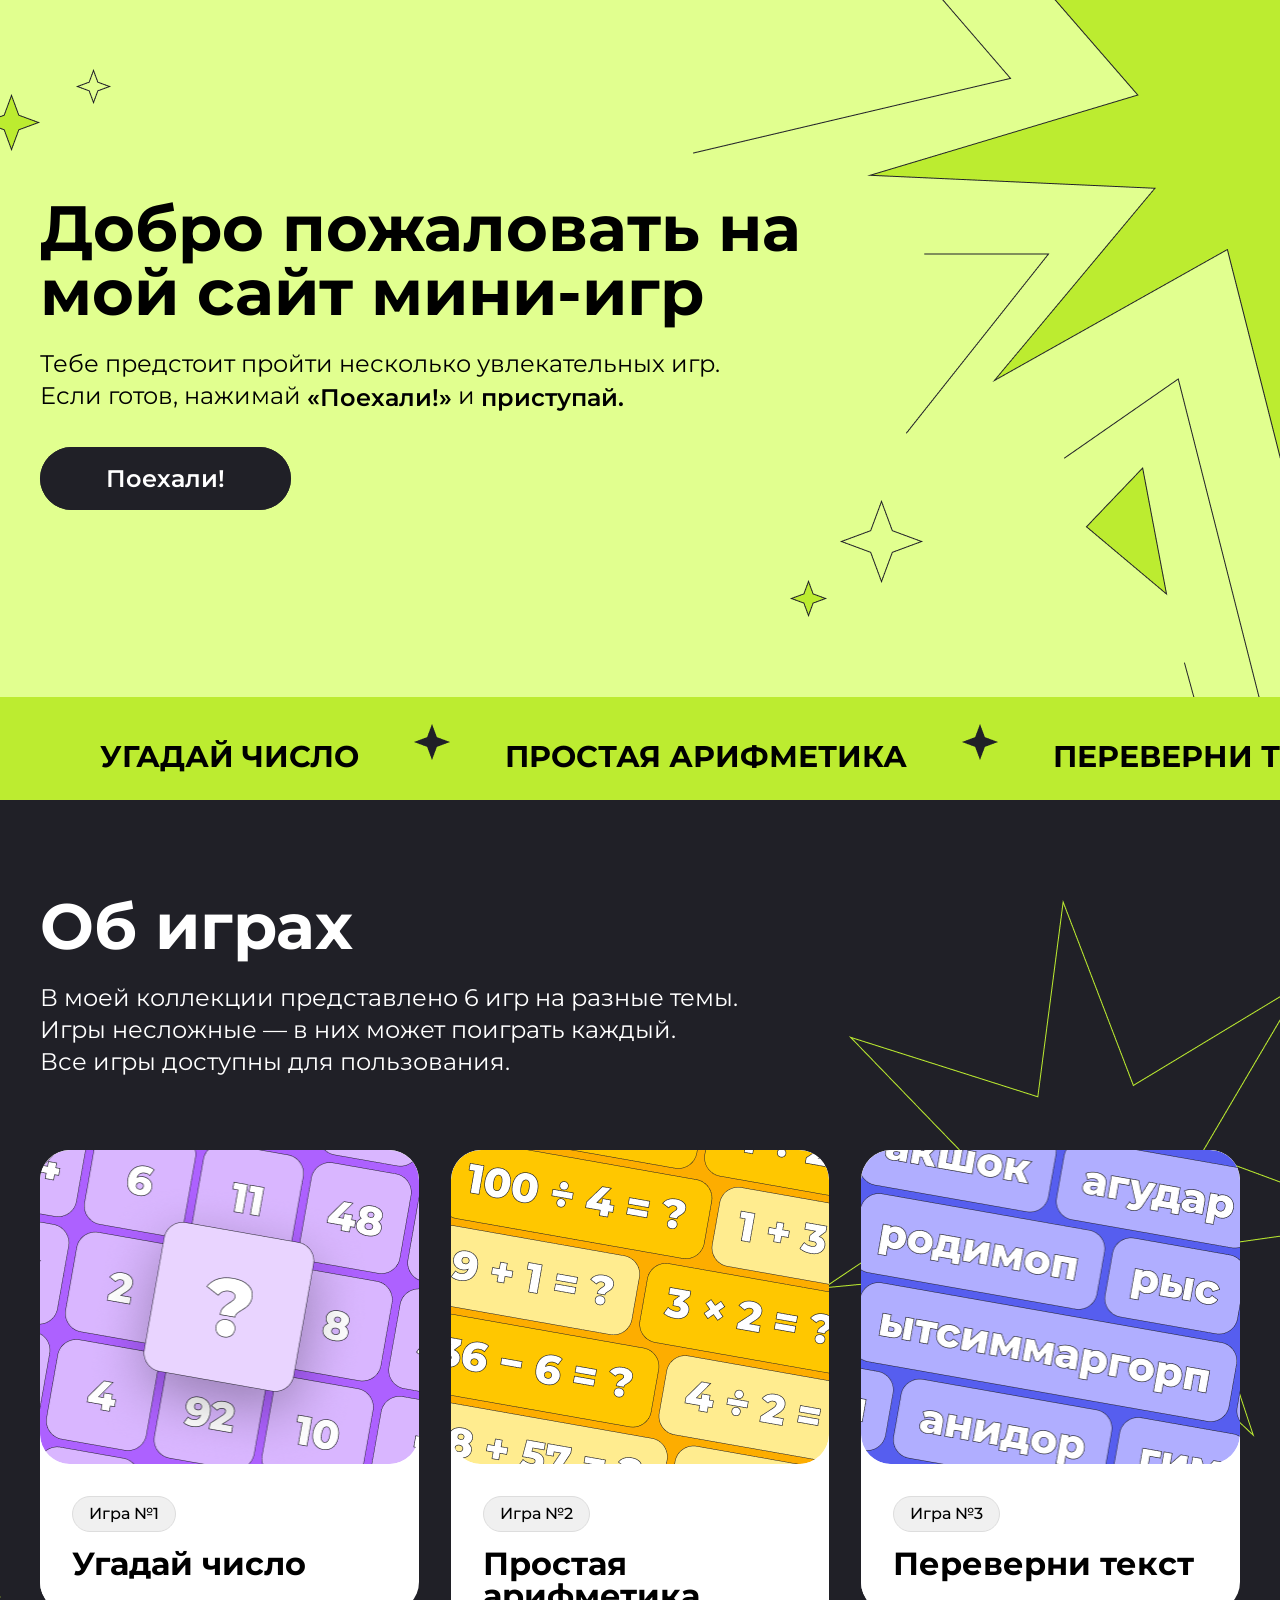
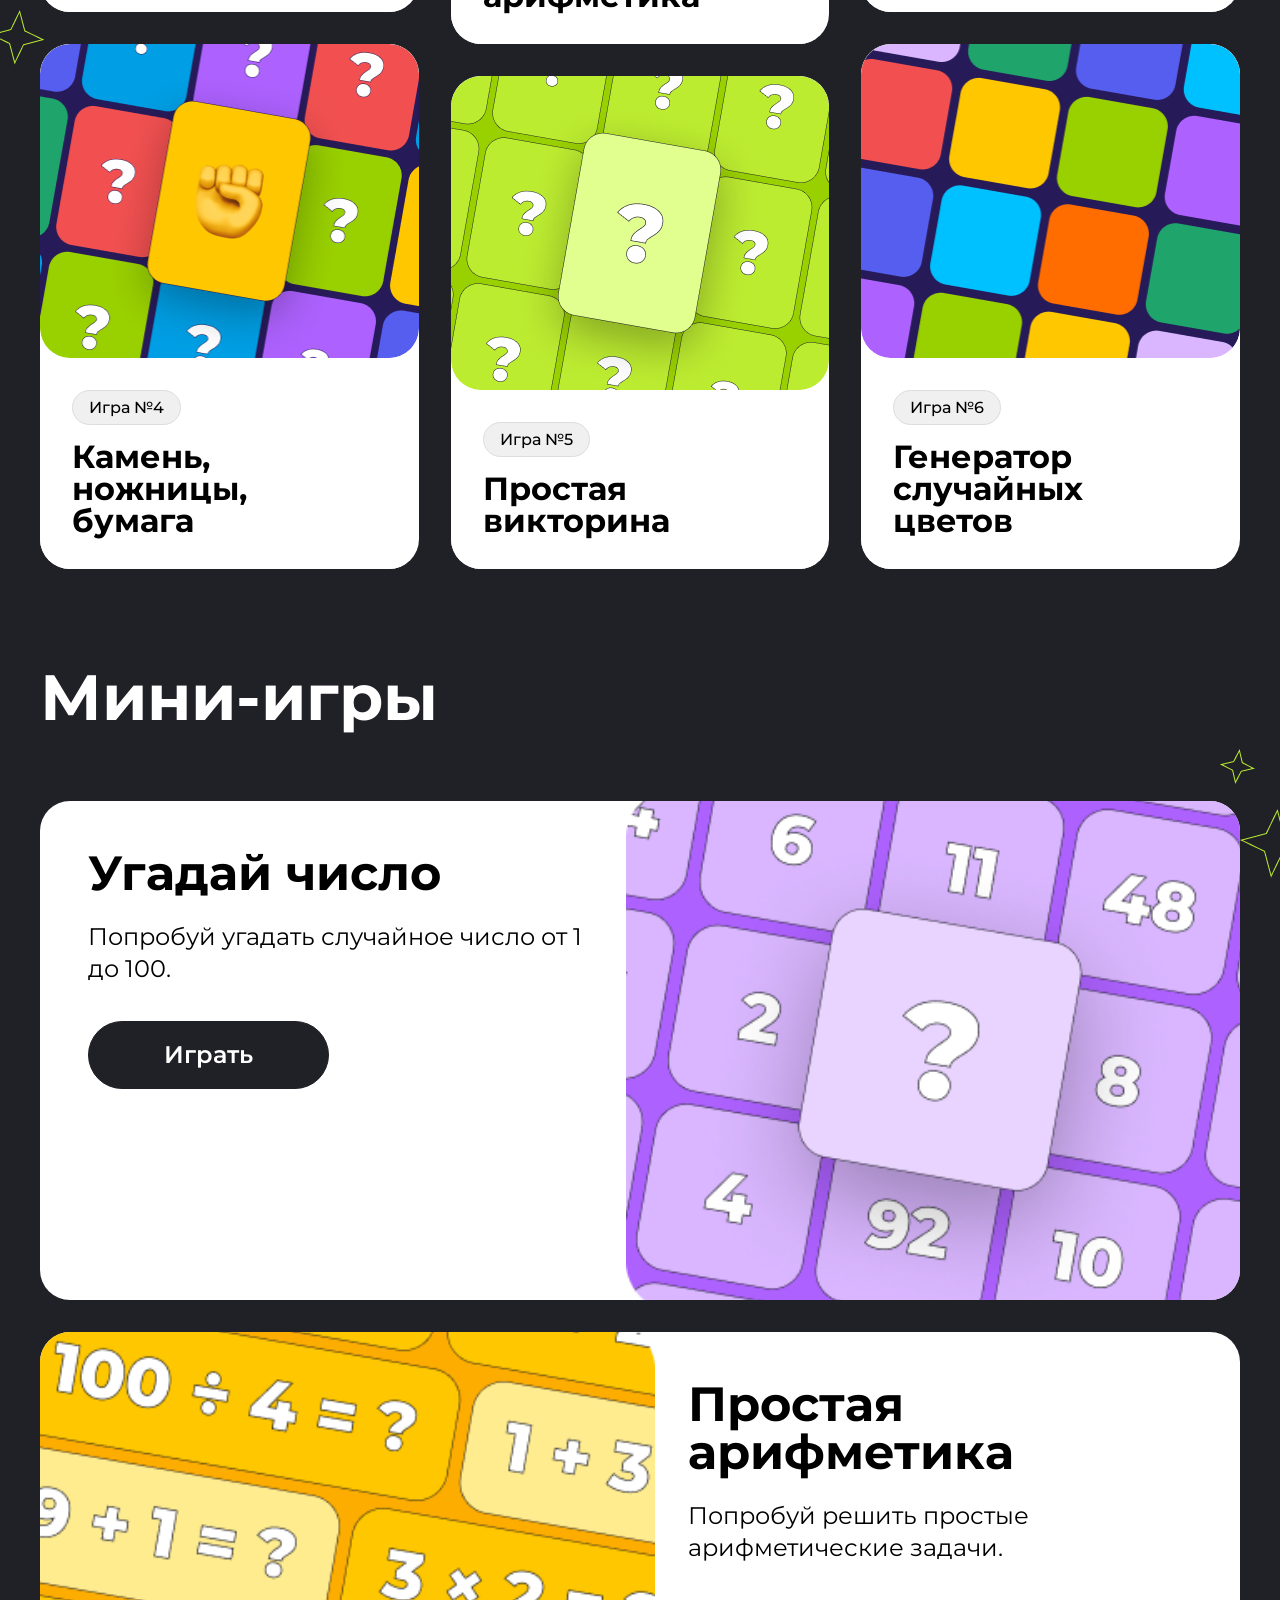
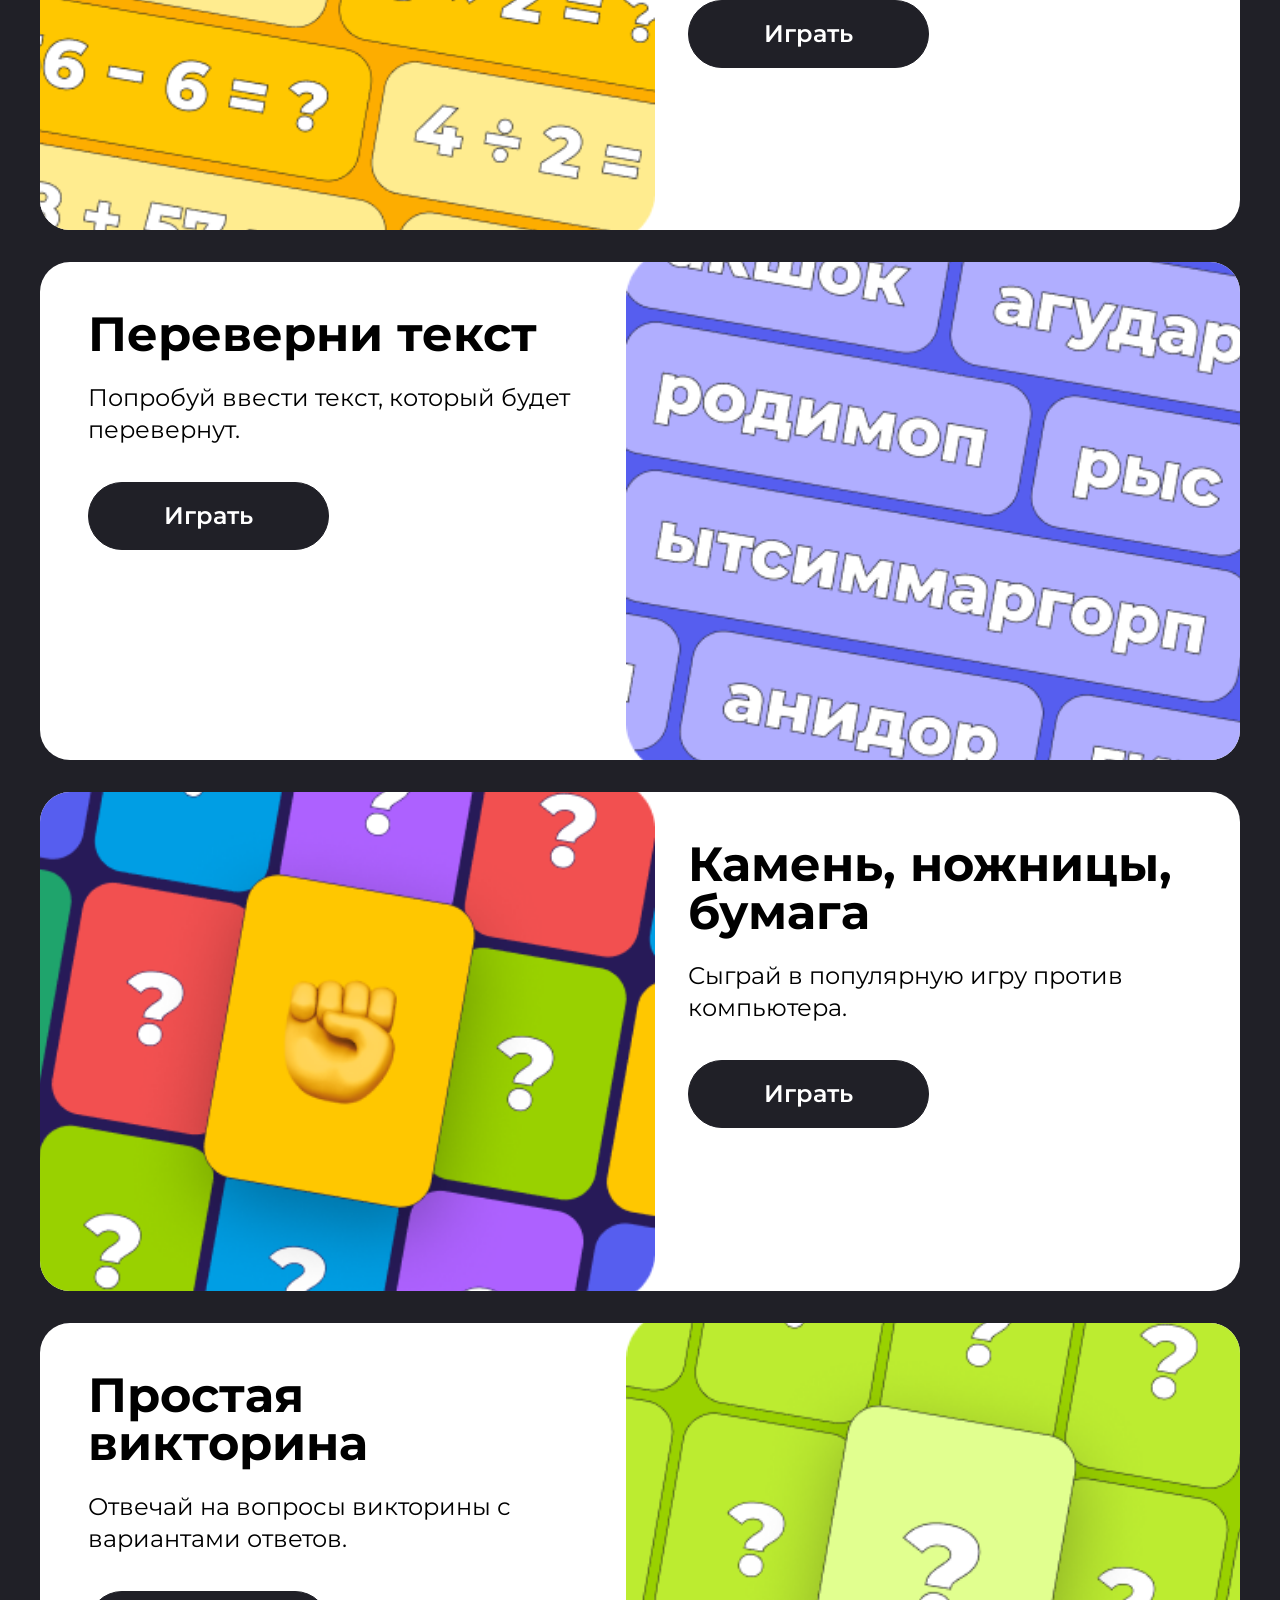
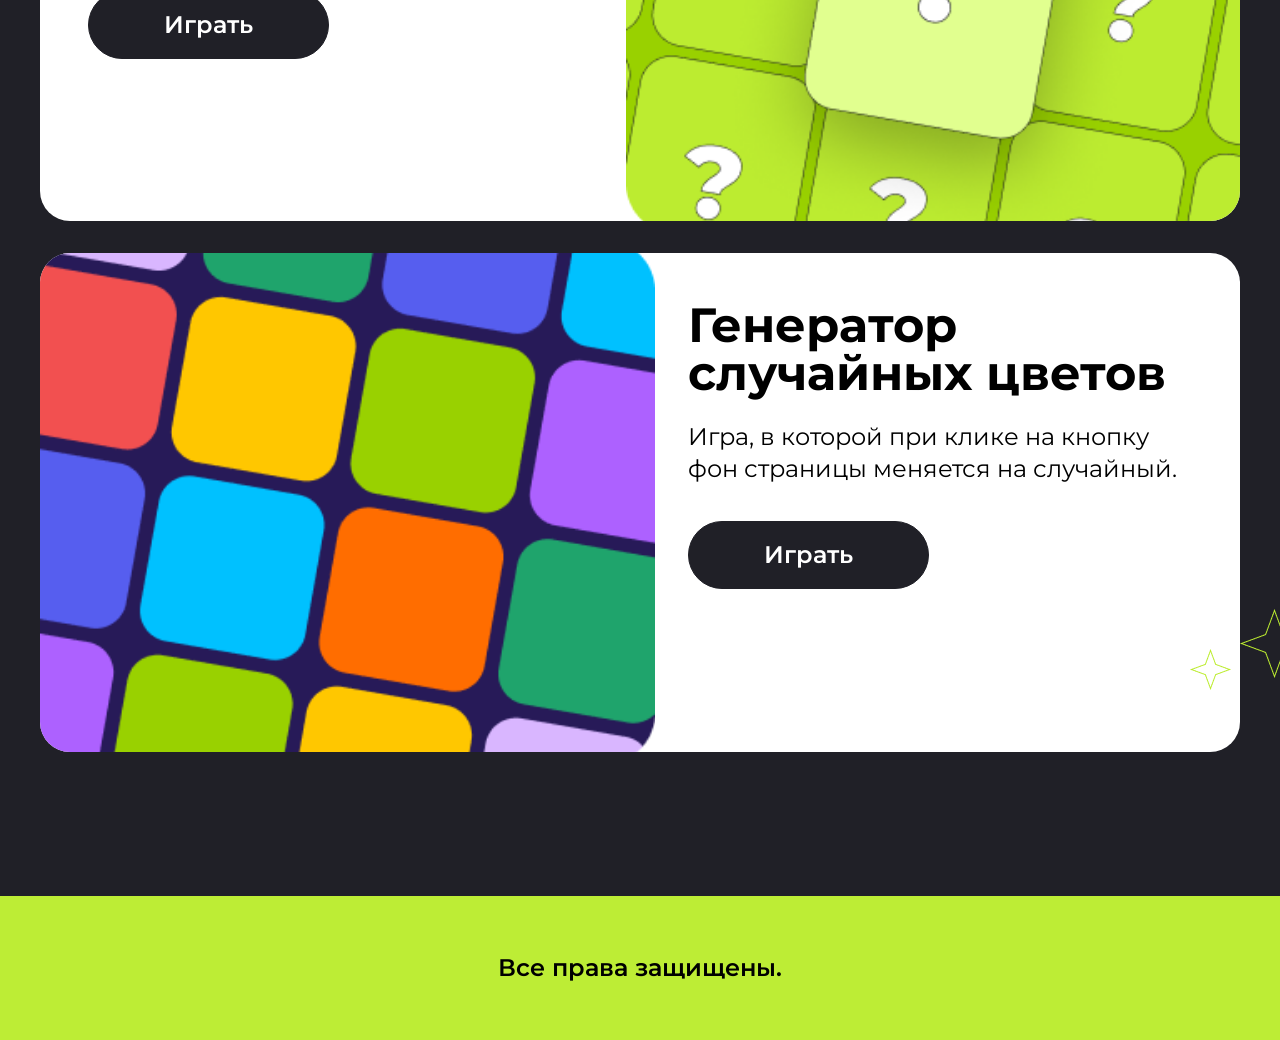
==== commit 75e070e6: "ДЗ- 7 + игры переверни и викторина" ====
--- a/index.html
+++ b/index.html
@@ -140,7 +140,7 @@
         <div class="card-big__content">
           <h5 class="card-big__title">Переверни текст</h5>
           <p class="card-big__description">Попробуй ввести текст, который будет перевернут.</p>
-          <a href="#" class="play">Играть</a>
+          <a href="#" id="play-game-3" class="play">Играть</a>
         </div>
         <img src="./images/game3.png" alt="Переверни текст" class="card-big__image">
       </div>
@@ -156,7 +156,7 @@
         <div class="card-big__content">
           <h5 class="card-big__title">Простая викторина</h5>
           <p class="card-big__description">Отвечай на вопросы викторины с вариантами ответов.</p>
-          <a href="#" class="play">Играть</a>
+          <a href="#" id="play-game-5" class="play">Играть</a>
         </div>
         <img src="./images/game5.png" alt="Простая викторина" class="card-big__image">
       </div>
@@ -174,8 +174,10 @@
     <p class="footer__text">Все права защищены.</p>
   </footer>
   <script src="play1.js"></script>
-  <script src="play2.js"></script>.
-  <script src="hw-6.js"></script>
+  <script src="play2.js"></script>
+  <script src="play3.js"></script>
+  <script src="play5.js"></script>
+  <script src="hw-7.js"></script>
 </body>
 
 </html>
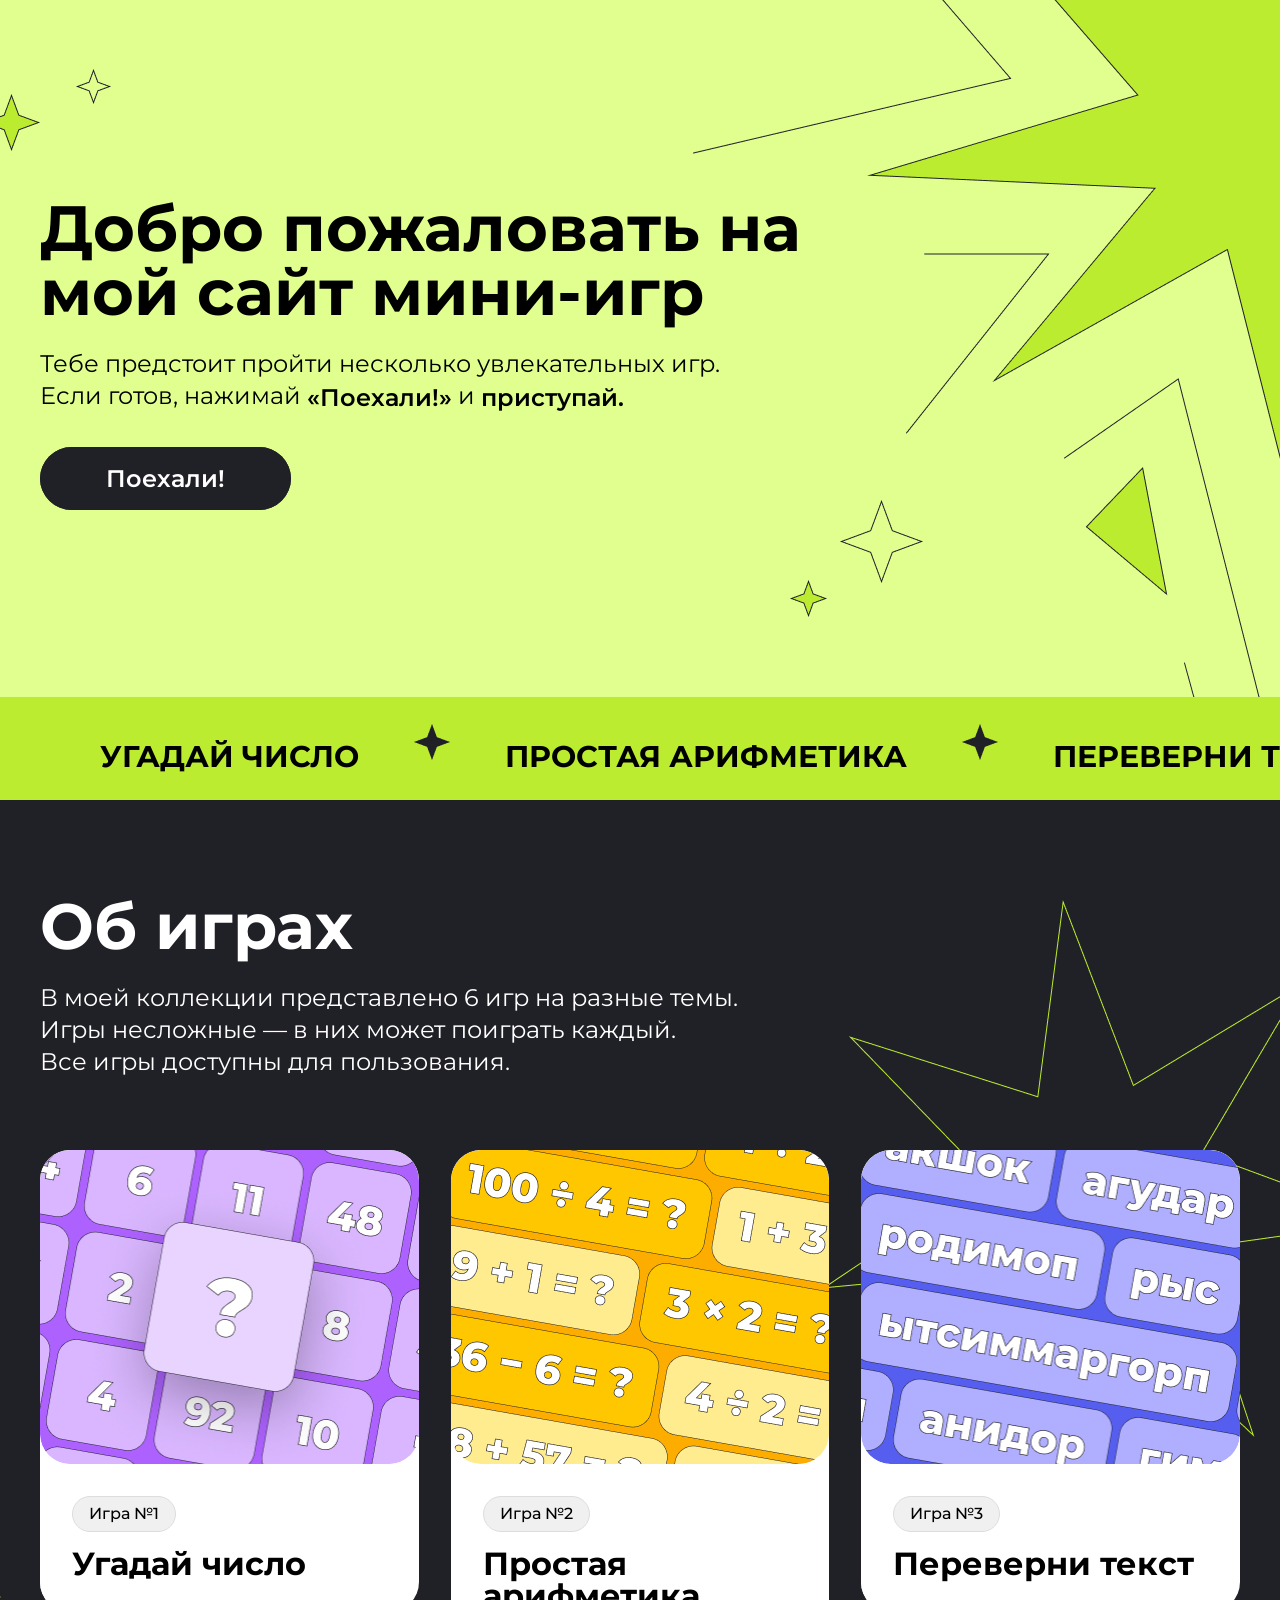
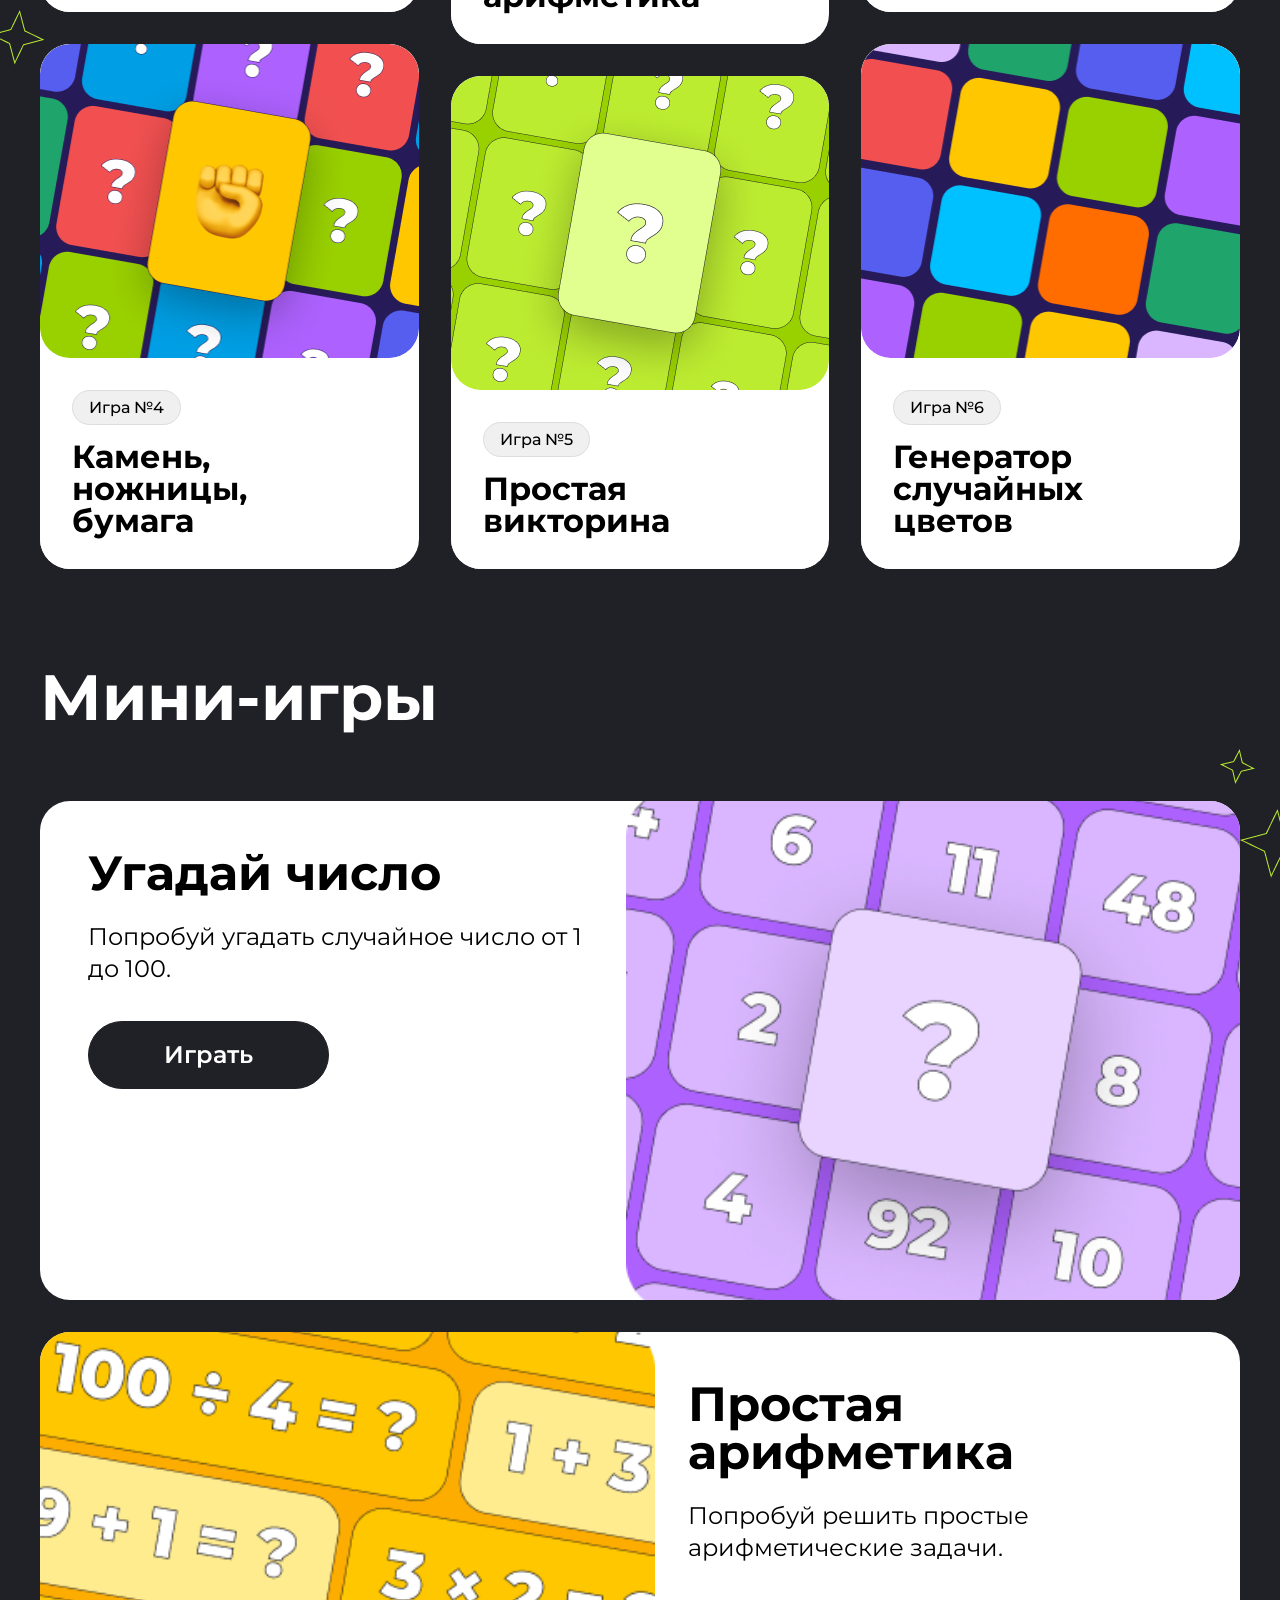
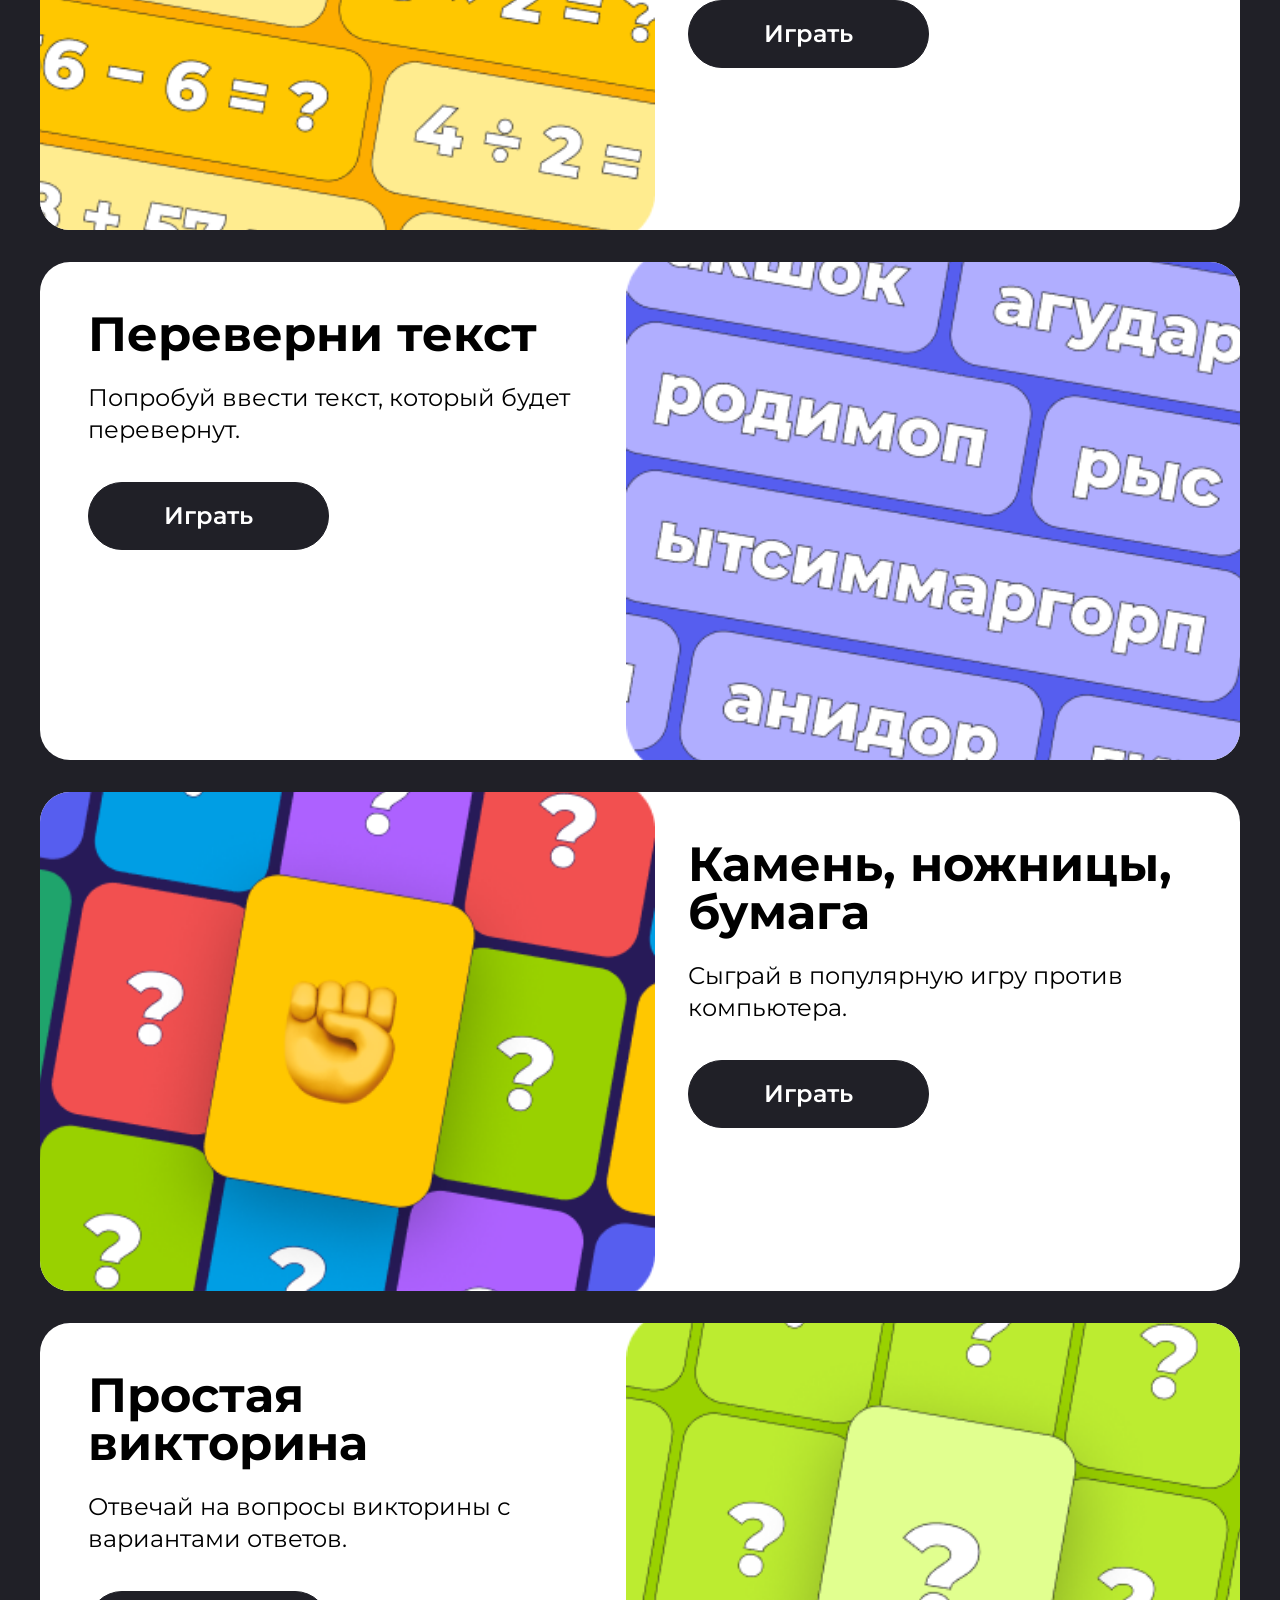
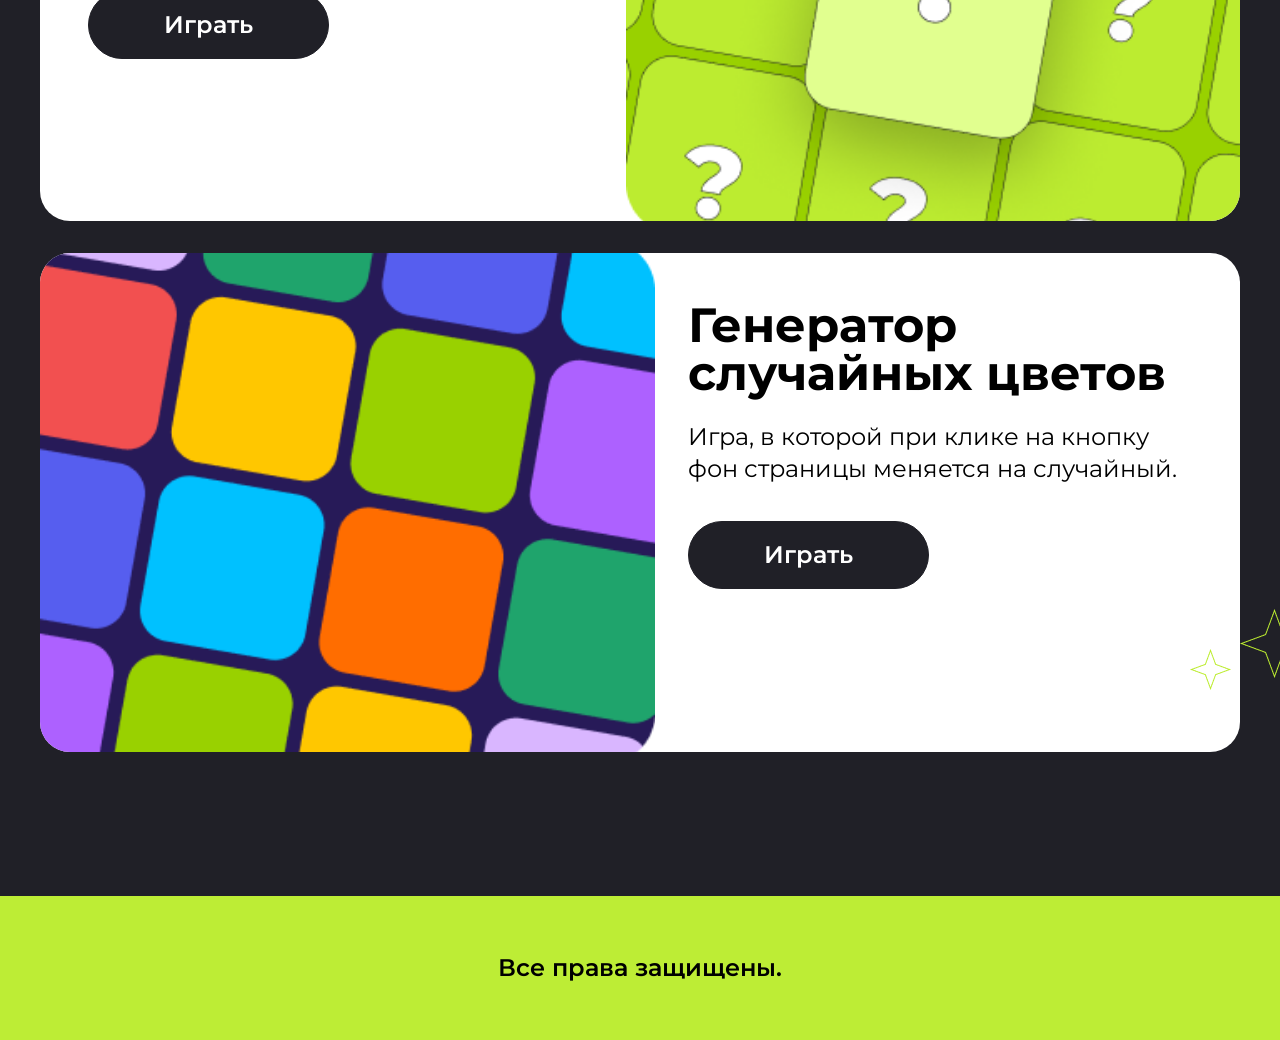
==== commit d25ab636: "правка Star1" ====
--- a/index.html
+++ b/index.html
@@ -149,7 +149,7 @@
         <div class="card-big__content">
           <h5 class="card-big__title">Камень, ножницы, бумага</h5>
           <p class="card-big__description">Сыграй в популярную игру против компьютера.</p>
-          <a href="#" class="play">Играть</a>
+          <a href="#" id="play-game-4" class="play">Играть</a>
         </div>
       </div>
       <div id="number5" class="card-big">
@@ -165,7 +165,7 @@
         <div class="card-big__content">
           <h5 class="card-big__title">Генератор случайных цветов</h5>
           <p class="card-big__description">Игра, в которой при клике на кнопку фон страницы меняется на случайный.</p>
-          <a href="#" class="play">Играть</a>
+          <a href="#" id="play-game-6" class="play">Играть</a>
         </div>
       </div>
     </div>
@@ -176,8 +176,10 @@
   <script src="play1.js"></script>
   <script src="play2.js"></script>
   <script src="play3.js"></script>
+  <script src="play4.js"></script>
   <script src="play5.js"></script>
-  <script src="hw-7.js"></script>
+  <script src="play6.js"></script>
+
 </body>
 
 </html>
